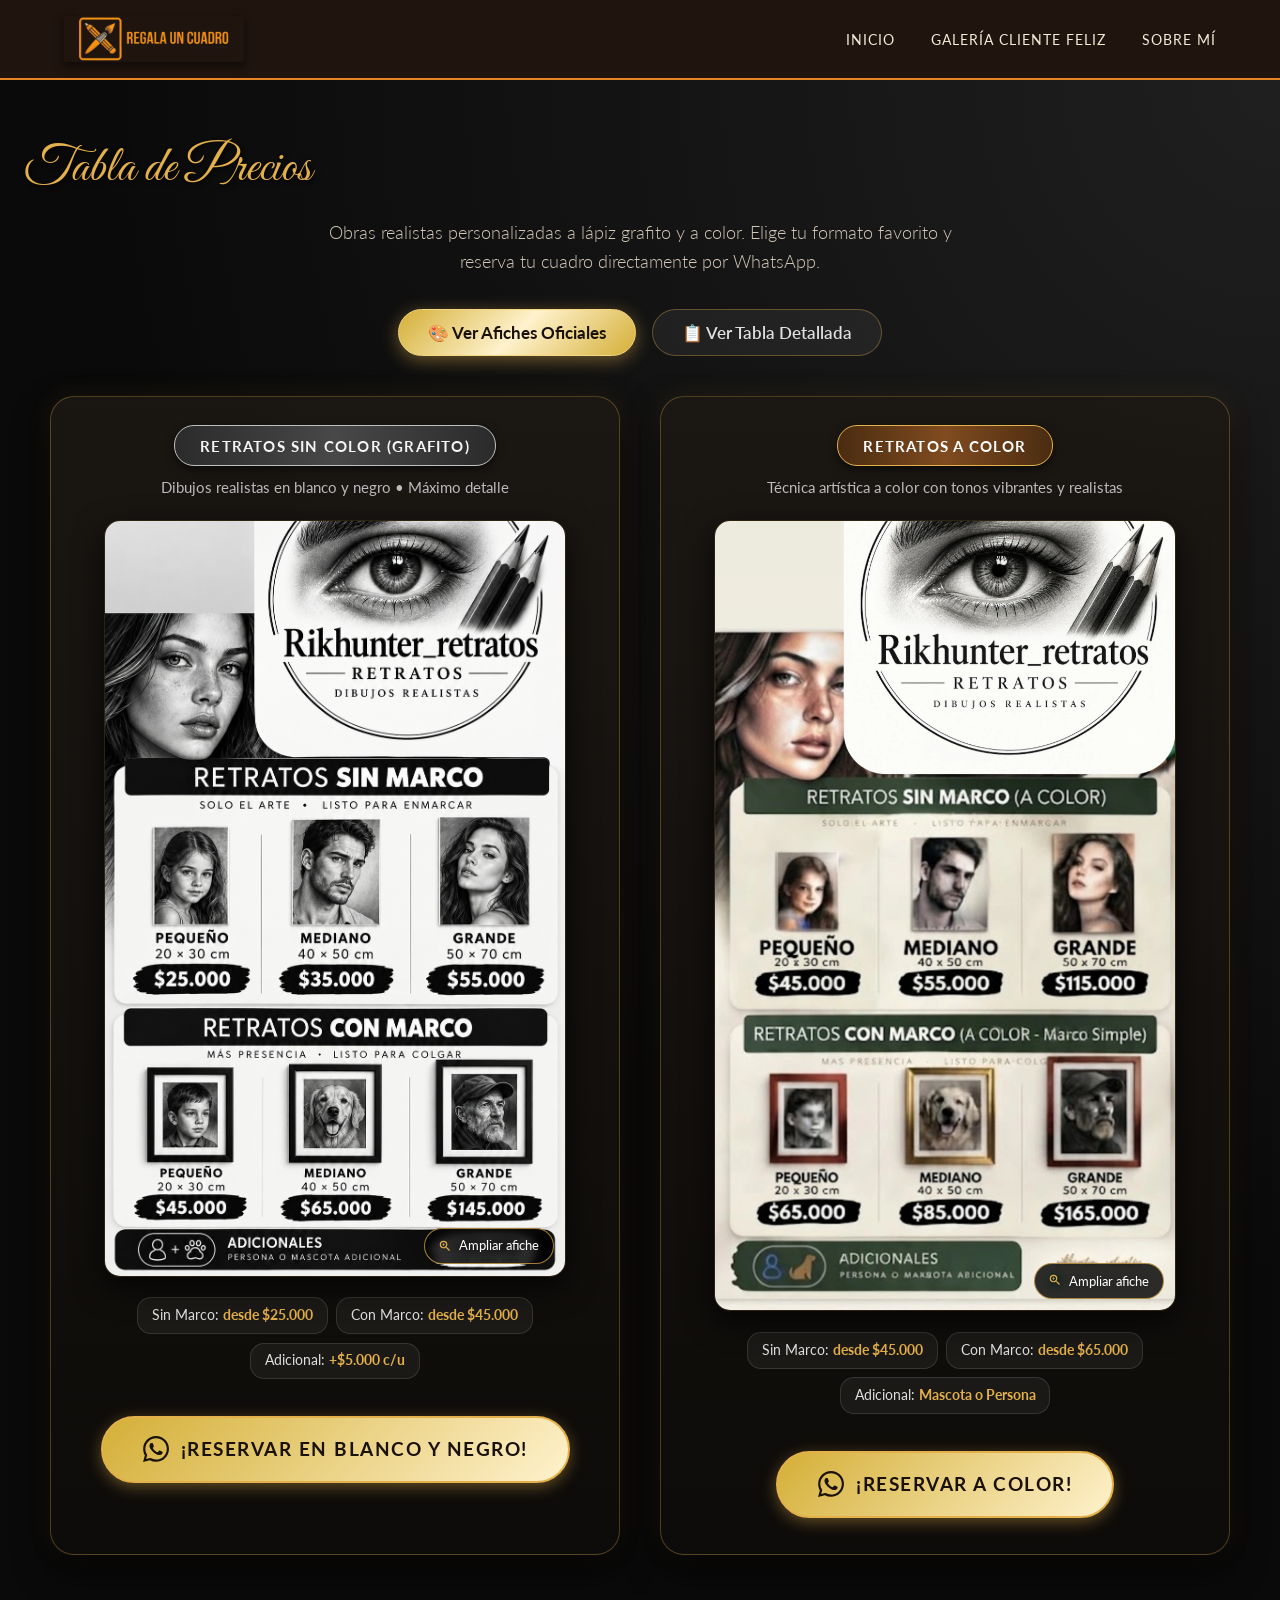
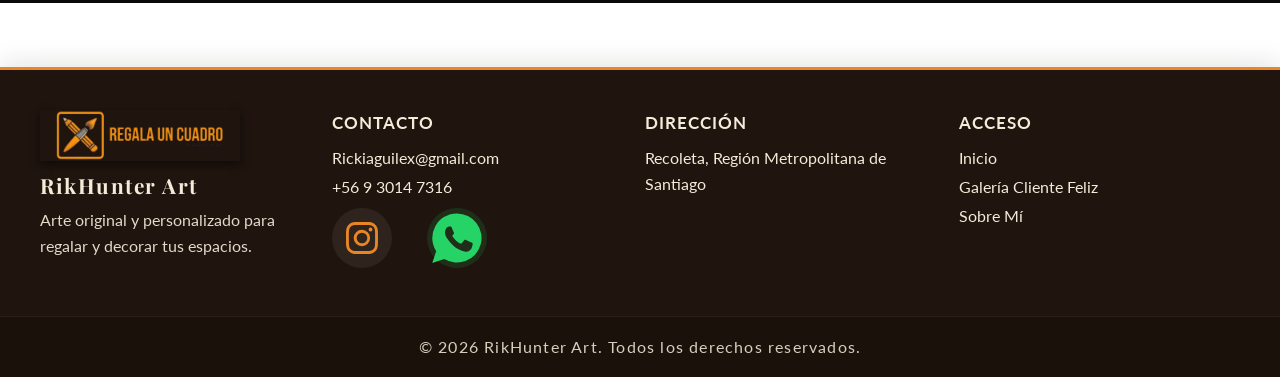
==== public/index.html @ bbf589a4 "Actualizar tabla de precios con afiches oficiales (grafito y color), lightbox modal y nuevos valores" ====
<!DOCTYPE html>
<html lang="es">
<head>
    <meta charset="UTF-8">
    <meta name="viewport" content="width=device-width, initial-scale=1.0">
    <title>RikHunter Art | Regala un Cuadro</title>
    <link href="https://fonts.googleapis.com/css2?family=Playfair+Display:ital,wght@0,400;0,700;1,400&family=Lato:wght@300;400;700&display=swap" rel="stylesheet">
    <link href="https://fonts.googleapis.com/css2?family=Great+Vibes&display=swap" rel="stylesheet">
    <link rel="stylesheet" href="styles.css">
</head>
<body>
    <header>
        <div class="logo-container">
            <img src="logo_rikhunter.png" alt="Regala un Cuadro - Logo" class="logo-img">
        </div>
        <nav>
            <a href="index.html">Inicio</a>
            <a href="cliente.html">Galería Cliente Feliz</a>
            <a href="mi.html">Sobre Mí</a>
        </nav>
    </header>

    <section class="seccion-precios-dark">
        <div class="main-precios-header">
            <h2 class="precios-cursiva">Tabla de Precios</h2>
            <p class="precios-subtitulo">Obras realistas personalizadas a lápiz grafito y a color. Elige tu formato favorito y reserva tu cuadro directamente por WhatsApp.</p>
        </div>

        <!-- Selector de visualización -->
        <div class="precios-switch-container">
            <button class="btn-switch active" id="btn-vista-afiches" type="button" onclick="cambiarVistaPrecios('afiches')">
                🎨 Ver Afiches Oficiales
            </button>
            <button class="btn-switch" id="btn-vista-tabla" type="button" onclick="cambiarVistaPrecios('tabla')">
                📋 Ver Tabla Detallada
            </button>
        </div>

        <!-- VISTA 1: AFICHES VISUALES CON LAS IMÁGENES -->
        <div id="contenedor-afiches" class="precios-posters-grid">
            <!-- AFICHE 1: BLANCO Y NEGRO -->
            <div class="precio-poster-card">
                <div class="poster-header-badge">
                    <span class="badge-tipo bn">Retratos Sin Color (Grafito)</span>
                    <p class="poster-subtitulo">Dibujos realistas en blanco y negro • Máximo detalle</p>
                </div>

                <div class="precio-poster-wrap" onclick="abrirModalPrecio('asset/Retratos realistas en blanco y negro.png', 'Retratos Realistas en Blanco y Negro - Tabla de Precios')">
                    <img src="asset/Retratos realistas en blanco y negro.png" alt="Precios de retratos realistas en blanco y negro" class="precio-poster-img" loading="lazy">
                    <div class="poster-zoom-hint">
                        <svg viewBox="0 0 24 24"><path d="M15.5 14h-.79l-.28-.27A6.471 6.471 0 0 0 16 9.5 6.5 6.5 0 1 0 9.5 16c1.61 0 3.09-.59 4.23-1.57l.27.28v.79l5 4.99L20.49 19l-4.99-5zm-6 0C7.01 14 5 11.99 5 9.5S7.01 5 9.5 5 14 7.01 14 9.5 11.99 14 9.5 14z"/><path d="M12 10h-2v2H9v-2H7V9h2V7h1v2h2v1z"/></svg>
                        Ampliar afiche
                    </div>
                </div>

                <div class="precios-resumen-pills">
                    <span class="resumen-pill">Sin Marco: <strong>desde $25.000</strong></span>
                    <span class="resumen-pill">Con Marco: <strong>desde $45.000</strong></span>
                    <span class="resumen-pill">Adicional: <strong>+$5.000 c/u</strong></span>
                </div>

                <div class="cta-precios" style="margin-top: 1.5rem; margin-bottom: 0.5rem;">
                    <a href="https://wa.me/56930147316?text=Hola%20RikHunter%20Art,%20quisiera%20reservar%20un%20cuadro%20en%20Blanco%20y%20Negro" target="_blank" rel="noopener" class="btn-oro-animado">
                        <svg xmlns="http://www.w3.org/2000/svg" viewBox="0 0 24 24" class="icono-wa-btn">
                            <path d="M17.472 14.382c-.297-.149-1.758-.867-2.03-.967-.273-.099-.471-.148-.67.15-.197.297-.767.966-.94 1.164-.173.199-.347.223-.644.075-.297-.15-1.255-.463-2.39-1.475-.883-.788-1.48-1.761-1.653-2.059-.173-.297-.018-.458.13-.606.134-.133.298-.347.446-.52.149-.174.198-.298.298-.497.099-.198.05-.371-.025-.52-.075-.149-.669-1.612-.916-2.207-.242-.579-.487-.5-.669-.51a12.8 12.8 0 0 0-.57-.01c-.198 0-.52.074-.792.372-.272.297-1.04 1.016-1.04 2.479 0 1.462 1.065 2.875 1.213 3.074.149.198 2.096 3.2 5.077 4.487.709.306 1.262.489 1.694.625.712.227 1.36.195 1.871.118.571-.085 1.758-.719 2.006-1.413.248-.694.248-1.289.173-1.413-.074-.124-.272-.198-.57-.347m-5.421 7.403h-.004a9.87 9.87 0 0 1-5.031-1.378l-.361-.214-3.741.982.998-3.648-.235-.374a9.86 9.86 0 0 1-1.51-5.26c.001-5.45 4.436-9.884 9.888-9.884 2.64 0 5.122 1.03 6.988 2.898a9.825 9.825 0 0 1 2.893 6.994c-.003 5.45-4.437 9.885-9.885 9.885m8.413-18.297A11.815 11.815 0 0 0 12.05 0C5.495 0 .16 5.335.157 11.892c0 2.096.547 4.142 1.588 5.945L.057 24l6.305-1.654a11.882 11.882 0 0 0 5.683 1.448h.005c6.554 0 11.89-5.335 11.893-11.893a11.821 11.821 0 0 0-3.48-8.413Z"/>
                        </svg>
                        ¡Reservar en Blanco y Negro!
                    </a>
                </div>
            </div>

            <!-- AFICHE 2: A COLOR -->
            <div class="precio-poster-card">
                <div class="poster-header-badge">
                    <span class="badge-tipo">Retratos a Color</span>
                    <p class="poster-subtitulo">Técnica artística a color con tonos vibrantes y realistas</p>
                </div>

                <div class="precio-poster-wrap" onclick="abrirModalPrecio('asset/riqui_color.jpeg', 'Retratos Realistas a Color - Tabla de Precios')">
                    <img src="asset/riqui_color.jpeg" alt="Precios de retratos realistas a color" class="precio-poster-img" loading="lazy">
                    <div class="poster-zoom-hint">
                        <svg viewBox="0 0 24 24"><path d="M15.5 14h-.79l-.28-.27A6.471 6.471 0 0 0 16 9.5 6.5 6.5 0 1 0 9.5 16c1.61 0 3.09-.59 4.23-1.57l.27.28v.79l5 4.99L20.49 19l-4.99-5zm-6 0C7.01 14 5 11.99 5 9.5S7.01 5 9.5 5 14 7.01 14 9.5 11.99 14 9.5 14z"/><path d="M12 10h-2v2H9v-2H7V9h2V7h1v2h2v1z"/></svg>
                        Ampliar afiche
                    </div>
                </div>

                <div class="precios-resumen-pills">
                    <span class="resumen-pill">Sin Marco: <strong>desde $45.000</strong></span>
                    <span class="resumen-pill">Con Marco: <strong>desde $65.000</strong></span>
                    <span class="resumen-pill">Adicional: <strong>Mascota o Persona</strong></span>
                </div>

                <div class="cta-precios" style="margin-top: 1.5rem; margin-bottom: 0.5rem;">
                    <a href="https://wa.me/56930147316?text=Hola%20RikHunter%20Art,%20quisiera%20reservar%20un%20cuadro%20a%20Color" target="_blank" rel="noopener" class="btn-oro-animado">
                        <svg xmlns="http://www.w3.org/2000/svg" viewBox="0 0 24 24" class="icono-wa-btn">
                            <path d="M17.472 14.382c-.297-.149-1.758-.867-2.03-.967-.273-.099-.471-.148-.67.15-.197.297-.767.966-.94 1.164-.173.199-.347.223-.644.075-.297-.15-1.255-.463-2.39-1.475-.883-.788-1.48-1.761-1.653-2.059-.173-.297-.018-.458.13-.606.134-.133.298-.347.446-.52.149-.174.198-.298.298-.497.099-.198.05-.371-.025-.52-.075-.149-.669-1.612-.916-2.207-.242-.579-.487-.5-.669-.51a12.8 12.8 0 0 0-.57-.01c-.198 0-.52.074-.792.372-.272.297-1.04 1.016-1.04 2.479 0 1.462 1.065 2.875 1.213 3.074.149.198 2.096 3.2 5.077 4.487.709.306 1.262.489 1.694.625.712.227 1.36.195 1.871.118.571-.085 1.758-.719 2.006-1.413.248-.694.248-1.289.173-1.413-.074-.124-.272-.198-.57-.347m-5.421 7.403h-.004a9.87 9.87 0 0 1-5.031-1.378l-.361-.214-3.741.982.998-3.648-.235-.374a9.86 9.86 0 0 1-1.51-5.26c.001-5.45 4.436-9.884 9.888-9.884 2.64 0 5.122 1.03 6.988 2.898a9.825 9.825 0 0 1 2.893 6.994c-.003 5.45-4.437 9.885-9.885 9.885m8.413-18.297A11.815 11.815 0 0 0 12.05 0C5.495 0 .16 5.335.157 11.892c0 2.096.547 4.142 1.588 5.945L.057 24l6.305-1.654a11.882 11.882 0 0 0 5.683 1.448h.005c6.554 0 11.89-5.335 11.893-11.893a11.821 11.821 0 0 0-3.48-8.413Z"/>
                        </svg>
                        ¡Reservar a Color!
                    </a>
                </div>
            </div>
        </div>

        <!-- VISTA 2: TABLA DE PRECIOS DETALLADA -->
        <div id="contenedor-tabla" class="pizarra-vertical-contenedor" style="display: none;">
            <div class="precios-dos-columnas" style="display: flex; flex-wrap: wrap; gap: 2.5rem; justify-content: center; align-items: flex-start; width: 100%; max-width: 1200px; margin: 0 auto;">
                
                <!-- COLUMNA BLANCO Y NEGRO -->
                <div class="precios-lista" style="flex: 1 1 340px; min-width: 300px; max-width: 440px; background: rgba(0,0,0,0.22); border: 1px solid rgba(255,255,255,0.08); border-radius: 18px; padding: 1.8rem 1.2rem; margin-bottom: 1.5rem;">
                    <h2 class="precios-titulo" style="text-align:center; color:#e0e0e0; margin-bottom:1.2rem;">RETRATOS <span style="color:#ffffff">SIN COLOR (GRAFITO)</span></h2>
                    
                    <div class="precio-grupo">
                        <div class="precio-etiqueta" style="background: linear-gradient(90deg, #2b2b2b, #484848, #2b2b2b); border-color: #bdbdbd;">RETRATOS SIN MARCO<span style="display:block; font-size:0.75rem; color:#dcdcdc; letter-spacing:0.5px; text-transform:none;">Solo el arte • Listo para enmarcar</span></div>
                        <div class="precio-caja">
                            <div class="precio-fila"><span class="medida">Pequeño (20 x 30 cm)</span><span class="puntos"></span><span class="valor">$ 25.000</span></div>
                            <div class="precio-fila"><span class="medida">Mediano (40 x 50 cm)</span><span class="puntos"></span><span class="valor">$ 35.000</span></div>
                            <div class="precio-fila"><span class="medida">Grande (50 x 70 cm)</span><span class="puntos"></span><span class="valor">$ 55.000</span></div>
                        </div>
                    </div>
                    
                    <div class="precio-grupo">
                        <div class="precio-etiqueta" style="background: linear-gradient(90deg, #2b2b2b, #484848, #2b2b2b); border-color: #bdbdbd;">RETRATOS CON MARCO<span style="display:block; font-size:0.75rem; color:#dcdcdc; letter-spacing:0.5px; text-transform:none;">Más presencia • Listo para colgar</span></div>
                        <div class="precio-caja">
                            <div class="precio-fila"><span class="medida">Pequeño (20 x 30 cm)</span><span class="puntos"></span><span class="valor">$ 45.000</span></div>
                            <div class="precio-fila"><span class="medida">Mediano (40 x 50 cm)</span><span class="puntos"></span><span class="valor">$ 65.000</span></div>
                            <div class="precio-fila"><span class="medida">Grande (50 x 70 cm)</span><span class="puntos"></span><span class="valor">$ 145.000</span></div>
                        </div>
                    </div>
                    
                    <div class="precio-grupo">
                        <div class="precio-etiqueta" style="background: linear-gradient(90deg, #1f1f1f, #333333, #1f1f1f); border-color: #e3b04b;">ADICIONALES</div>
                        <div class="precio-caja">
                            <div class="precio-fila"><span class="medida">Persona o mascota extra</span><span class="puntos"></span><span class="valor">+$ 5.000 c/u</span></div>
                        </div>
                    </div>
                    
                    <div class="cta-precios">
                        <a href="https://wa.me/56930147316?text=Hola%20RikHunter%20Art,%20quisiera%20reservar%20un%20cuadro%20en%20Blanco%20y%20Negro" target="_blank" rel="noopener" class="btn-oro-animado">
                            <svg xmlns="http://www.w3.org/2000/svg" viewBox="0 0 24 24" class="icono-wa-btn">
                                <path d="M17.472 14.382c-.297-.149-1.758-.867-2.03-.967-.273-.099-.471-.148-.67.15-.197.297-.767.966-.94 1.164-.173.199-.347.223-.644.075-.297-.15-1.255-.463-2.39-1.475-.883-.788-1.48-1.761-1.653-2.059-.173-.297-.018-.458.13-.606.134-.133.298-.347.446-.52.149-.174.198-.298.298-.497.099-.198.05-.371-.025-.52-.075-.149-.669-1.612-.916-2.207-.242-.579-.487-.5-.669-.51a12.8 12.8 0 0 0-.57-.01c-.198 0-.52.074-.792.372-.272.297-1.04 1.016-1.04 2.479 0 1.462 1.065 2.875 1.213 3.074.149.198 2.096 3.2 5.077 4.487.709.306 1.262.489 1.694.625.712.227 1.36.195 1.871.118.571-.085 1.758-.719 2.006-1.413.248-.694.248-1.289.173-1.413-.074-.124-.272-.198-.57-.347m-5.421 7.403h-.004a9.87 9.87 0 0 1-5.031-1.378l-.361-.214-3.741.982.998-3.648-.235-.374a9.86 9.86 0 0 1-1.51-5.26c.001-5.45 4.436-9.884 9.888-9.884 2.64 0 5.122 1.03 6.988 2.898a9.825 9.825 0 0 1 2.893 6.994c-.003 5.45-4.437 9.885-9.885 9.885m8.413-18.297A11.815 11.815 0 0 0 12.05 0C5.495 0 .16 5.335.157 11.892c0 2.096.547 4.142 1.588 5.945L.057 24l6.305-1.654a11.882 11.882 0 0 0 5.683 1.448h.005c6.554 0 11.89-5.335 11.893-11.893a11.821 11.821 0 0 0-3.48-8.413Z"/>
                            </svg>
                            ¡Quiero Reservar mi cuadro!
                        </a>
                    </div>
                </div>

                <!-- COLUMNA A COLOR -->
                <div class="precios-lista" style="flex: 1 1 340px; min-width: 300px; max-width: 440px; background: rgba(0,0,0,0.22); border: 1px solid rgba(227,176,75,0.15); border-radius: 18px; padding: 1.8rem 1.2rem; margin-bottom: 1.5rem;">
                    <h2 class="precios-titulo" style="text-align:center; color:#e3b04b; margin-bottom:1.2rem;">RETRATOS A <span style="color:#fcebb6">COLOR</span></h2>
                    
                    <div class="precio-grupo">
                        <div class="precio-etiqueta">RETRATOS SIN MARCO (A COLOR)<span style="display:block; font-size:0.75rem; color:#fcebb6; letter-spacing:0.5px; text-transform:none;">Solo el arte • Listo para enmarcar</span></div>
                        <div class="precio-caja">
                            <div class="precio-fila"><span class="medida">Pequeño (20 x 30 cm)</span><span class="puntos"></span><span class="valor">$ 45.000</span></div>
                            <div class="precio-fila"><span class="medida">Mediano (40 x 50 cm)</span><span class="puntos"></span><span class="valor">$ 55.000</span></div>
                            <div class="precio-fila"><span class="medida">Grande (50 x 70 cm)</span><span class="puntos"></span><span class="valor">$ 115.000</span></div>
                        </div>
                    </div>
                    
                    <div class="precio-grupo">
                        <div class="precio-etiqueta">RETRATOS CON MARCO (SIMPLE)<span style="display:block; font-size:0.75rem; color:#fcebb6; letter-spacing:0.5px; text-transform:none;">Más presencia • Listo para colgar</span></div>
                        <div class="precio-caja">
                            <div class="precio-fila"><span class="medida">Pequeño (20 x 30 cm)</span><span class="puntos"></span><span class="valor">$ 65.000</span></div>
                            <div class="precio-fila"><span class="medida">Mediano (40 x 50 cm)</span><span class="puntos"></span><span class="valor">$ 85.000</span></div>
                            <div class="precio-fila"><span class="medida">Grande (50 x 70 cm)</span><span class="puntos"></span><span class="valor">$ 165.000</span></div>
                        </div>
                    </div>
                    
                    <div class="precio-grupo">
                        <div class="precio-etiqueta">ADICIONALES</div>
                        <div class="precio-caja">
                            <div class="precio-fila"><span class="medida">Persona o mascota adicional</span><span class="puntos"></span><span class="valor">Consultar vía WhatsApp</span></div>
                        </div>
                    </div>
                    
                    <div class="cta-precios">
                        <a href="https://wa.me/56930147316?text=Hola%20RikHunter%20Art,%20quisiera%20reservar%20un%20cuadro%20a%20Color" target="_blank" rel="noopener" class="btn-oro-animado">
                            <svg xmlns="http://www.w3.org/2000/svg" viewBox="0 0 24 24" class="icono-wa-btn">
                                <path d="M17.472 14.382c-.297-.149-1.758-.867-2.03-.967-.273-.099-.471-.148-.67.15-.197.297-.767.966-.94 1.164-.173.199-.347.223-.644.075-.297-.15-1.255-.463-2.39-1.475-.883-.788-1.48-1.761-1.653-2.059-.173-.297-.018-.458.13-.606.134-.133.298-.347.446-.52.149-.174.198-.298.298-.497.099-.198.05-.371-.025-.52-.075-.149-.669-1.612-.916-2.207-.242-.579-.487-.5-.669-.51a12.8 12.8 0 0 0-.57-.01c-.198 0-.52.074-.792.372-.272.297-1.04 1.016-1.04 2.479 0 1.462 1.065 2.875 1.213 3.074.149.198 2.096 3.2 5.077 4.487.709.306 1.262.489 1.694.625.712.227 1.36.195 1.871.118.571-.085 1.758-.719 2.006-1.413.248-.694.248-1.289.173-1.413-.074-.124-.272-.198-.57-.347m-5.421 7.403h-.004a9.87 9.87 0 0 1-5.031-1.378l-.361-.214-3.741.982.998-3.648-.235-.374a9.86 9.86 0 0 1-1.51-5.26c.001-5.45 4.436-9.884 9.888-9.884 2.64 0 5.122 1.03 6.988 2.898a9.825 9.825 0 0 1 2.893 6.994c-.003 5.45-4.437 9.885-9.885 9.885m8.413-18.297A11.815 11.815 0 0 0 12.05 0C5.495 0 .16 5.335.157 11.892c0 2.096.547 4.142 1.588 5.945L.057 24l6.305-1.654a11.882 11.882 0 0 0 5.683 1.448h.005c6.554 0 11.89-5.335 11.893-11.893a11.821 11.821 0 0 0-3.48-8.413Z"/>
                            </svg>
                            ¡Quiero Reservar mi cuadro!
                        </a>
                    </div>
                </div>

            </div>
        </div>
    </section>

    <!-- Modal Lightbox para Ampliar Afiches de Precios -->
    <div id="precio-lightbox" class="precio-lightbox" role="dialog" aria-modal="true" aria-label="Vista previa ampliada de precios">
        <div class="precio-lightbox-content">
            <button class="precio-lightbox-cerrar" type="button" aria-label="Cerrar vista previa" onclick="cerrarModalPrecio()">&times;</button>
            <img id="precio-lightbox-img" class="precio-lightbox-img" src="" alt="Afiche ampliado de precios">
            <div id="precio-lightbox-caption" class="precio-lightbox-caption"></div>
        </div>
    </div>

    <footer class="footer footer--pro">
        <div class="container footer__grid">
            <div class="footer__brand">
                <div class="footer-main">
                    <div class="footer-col brand">
                        <img src="logo_rikhunter.png" alt="RikHunter Art Logo" class="footer-logo">
                        <span class="footer-title">RikHunter Art</span>
                        <p class="footer-desc">Arte original y personalizado para regalar y decorar tus espacios.</p>
                    </div>
                    <div class="footer-col contact">
                        <span class="footer-col-title">CONTACTO</span>
                        <p><a href="mailto:contacto@rikhunterart.cl">Rickiaguilex@gmail.com</a></p>
                        <p><a href="https://wa.me/56930147316" target="_blank" rel="noopener">+56 9 3014 7316</a></p>
                        <div class="footer-social-inline">
                            <a href="https://www.instagram.com/retratos_rick?igsh=c3h5ajJyMnZhdmcx" target="_blank" aria-label="Instagram" class="footer-icon ig">
                                <svg xmlns="http://www.w3.org/2000/svg" width="32" height="32" fill="currentColor" viewBox="0 0 16 16">
                                    <path d="M8 0C5.829 0 5.556.01 4.703.048 3.85.088 3.269.222 2.76.42a3.9 3.9 0 0 0-1.417.923A3.9 3.9 0 0 0 .42 2.76C.222 3.268.087 3.85.048 4.7.01 5.555 0 5.827 0 8.001c0 2.172.01 2.444.048 3.297.04.852.174 1.433.372 1.942.205.526.478.972.923 1.417.444.445.89.719 1.416.923.51.198 1.09.333 1.942.372C5.555 15.99 5.827 16 8 16s2.444-.01 3.298-.048c.851-.04 1.434-.174 1.943-.372a3.9 3.9 0 0 0 1.416-.923c.445-.445.718-.891.923-1.417.197-.509.332-1.09.372-1.942C15.99 10.445 16 10.173 16 8s-.01-2.445-.048-3.299c-.04-.851-.175-1.433-.372-1.941a3.9 3.9 0 0 0-.923-1.417A3.9 3.9 0 0 0 13.24.42c-.51-.198-1.092-.333-1.943-.372C10.443.01 10.172 0 7.998 0zm-.717 1.442h.718c2.136 0 2.389.007 3.232.046.78.036 1.204.166 1.486.275.373.145.64.319.92.599s.453.546.598.92c.11.281.24.705.275 1.485.039.843.047 1.096.047 3.231s-.008 2.389-.047 3.232c-.035.78-.166 1.203-.275 1.485a2.5 2.5 0 0 1-.599.919c-.28.28-.546.453-.92.598-.28.11-.704.24-1.485.276-.843.038-1.096.047-3.232.047s-2.39-.009-3.233-.047c-.78-.036-1.203-.166-1.485-.276a2.5 2.5 0 0 1-.92-.598 2.5 2.5 0 0 1-.6-.92c-.109-.281-.24-.705-.275-1.485-.038-.843-.046-1.096-.046-3.233s.008-2.388.046-3.231c.036-.78.166-1.204.276-1.486.145-.373.319-.64.599-.92s.546-.453.92-.598c.282-.11.705-.24 1.485-.276.738-.034 1.024-.044 2.515-.045zm4.988 1.328a.96.96 0 1 0 0 1.92.96.96 0 0 0 0-1.92m-4.27 1.122a4.109 4.109 0 1 0 0 8.217 4.109 4.109 0 0 0 0-8.217m0 1.441a2.667 2.667 0 1 1 0 5.334 2.667 2.667 0 0 1 0-5.334"/>
                                </svg>
                            </a>
                            <a href="https://wa.me/56930147316" target="_blank" aria-label="WhatsApp" class="footer-icon wa">
                                <svg width="100" height="100" viewBox="0 0 32 32" fill="currentColor"><path d="M16 2.9a13.1 13.1 0 0 0-11.1 20.2l-2.1 6.2 6.4-2.1a13.1 13.1 0 1 0 6.8-24.3zm7.7 18.7c-.3.8-1.5 1.5-2.1 1.6-.6.1-1.3.2-2.1-.1-.5-.2-1.2-.4-2.1-.8-3.7-1.6-6.1-5.3-6.3-5.6-.2-.3-1.5-2-1.5-3.7 0-1.7.9-2.5 1.2-2.8.3-.3.7-.4 1-.4.2 0 .5 0 .7.1.2.1.5 0 .7.6.3.7 1 2.3 1.1 2.5.1.2.2.4 0 .7-.2.3-.3.5-.5.7-.2.2-.4.4-.2.7.2.3 1 1.7 2.4 2.7 1.4 1 2.1 1.3 2.4 1.1.3-.2 1.1-1.3 1.4-1.7.3-.4.6-.3 1-.2.4.1 2.3 1.1 2.7 1.3.4.2.7.3.8.5.1.2.1.8-.2 1.6z"/></svg>
                            </a>
                        </div>
                    </div>
                    <div class="footer-col address">
                        <span class="footer-col-title">DIRECCIÓN</span>
                        <p>Recoleta, Región Metropolitana de Santiago</p>
                    </div>
                    <div class="footer-col access">
                        <span class="footer-col-title">ACCESO</span>
                        <p><a href="index.html">Inicio</a></p>
                        <p><a href="cliente.html">Galería Cliente Feliz</a></p>
                        <p><a href="mi.html">Sobre Mí</a></p>
                    </div>
                </div>
                <div class="footer-bottom">
                    <p>&copy; 2026 RikHunter Art. Todos los derechos reservados.</p>
                </div>
            </div>
        </div>
    </footer>
    <script>
        function cambiarVistaPrecios(vista) {
            const btnAfiches = document.getElementById('btn-vista-afiches');
            const btnTabla = document.getElementById('btn-vista-tabla');
            const contAfiches = document.getElementById('contenedor-afiches');
            const contTabla = document.getElementById('contenedor-tabla');

            if (vista === 'afiches') {
                btnAfiches.classList.add('active');
                btnTabla.classList.remove('active');
                contAfiches.style.display = 'flex';
                contTabla.style.display = 'none';
            } else {
                btnTabla.classList.add('active');
                btnAfiches.classList.remove('active');
                contAfiches.style.display = 'none';
                contTabla.style.display = 'flex';
            }
        }

        function abrirModalPrecio(src, caption) {
            const modal = document.getElementById('precio-lightbox');
            const img = document.getElementById('precio-lightbox-img');
            const cap = document.getElementById('precio-lightbox-caption');
            if (!modal || !img) return;
            img.src = src;
            img.alt = caption;
            if (cap) cap.textContent = caption;
            modal.classList.add('active');
            document.body.style.overflow = 'hidden';
        }

        function cerrarModalPrecio() {
            const modal = document.getElementById('precio-lightbox');
            const img = document.getElementById('precio-lightbox-img');
            if (!modal) return;
            modal.classList.remove('active');
            if (img) img.src = '';
            document.body.style.overflow = '';
        }

        document.addEventListener('keydown', function(e) {
            if (e.key === 'Escape') {
                cerrarModalPrecio();
            }
        });

        const lightboxModal = document.getElementById('precio-lightbox');
        if (lightboxModal) {
            lightboxModal.addEventListener('click', function(e) {
                if (e.target === lightboxModal) {
                    cerrarModalPrecio();
                }
            });
        }
    </script>
</body>
</html>
---- public/styles.css ----
/* Iconos sociales grandes y separados como en cliente.css */
.footer-social-inline {
    display: flex;
    gap: 2.2rem;
    margin-top: 0.5rem;
}
.footer-social-inline .footer-icon {
    width: 60px;
    height: 60px;
    font-size: 2.2rem;
    margin: 0;
    box-shadow: none;
    background: rgba(244,235,216,0.07);
    color: var(--naranja-logo);
    border-radius: 50%;
    align-items: center;
    justify-content: center;
    display: flex;
    transition: background 0.3s, color 0.3s, transform 0.2s;
    text-decoration: none;
}
.footer-social-inline .footer-icon.ig,
.footer-social-inline .footer-icon.wa {
    width: 60px !important;
    height: 60px !important;
    font-size: 2.2rem !important;
}
.footer-social-inline .footer-icon.ig:hover {
    background: radial-gradient(circle at 30% 110%, #fdf497 0%, #fdf497 5%, #fd5949 45%, #d6249f 60%, #285AEB 90%);
    color: #fff;
    transform: scale(1.08);
}
.footer-social-inline .footer-icon.wa:hover {
    background: #25d366;
    color: #fff;
    transform: scale(1.08);
}
.footer-social-inline {
    display: flex;
    gap: 2.2rem;
    margin-top: 0.5rem;
}
.footer-social-inline .footer-icon {
    width: 32px;
    height: 32px;
    font-size: 1.2rem;
    margin: 0;
    box-shadow: none;
    background: rgba(244,235,216,0.07);
    color: var(--naranja-logo);
    border-radius: 50%;
    align-items: center;
    justify-content: center;
    display: flex;
    transition: background 0.3s, color 0.3s, transform 0.2s;
    text-decoration: none;
}
.footer-social-inline .footer-icon.fb:hover {
    background: #1877f2;
    color: #fff;
    transform: scale(1.08);
}
.footer-social-inline .footer-icon.ig:hover {
    background: radial-gradient(circle at 30% 110%, #fdf497 0%, #fdf497 5%, #fd5949 45%, #d6249f 60%, #285AEB 90%);
    color: #fff;
    transform: scale(1.08);
}
.footer-social-inline .footer-icon.wa:hover {
    background: #25d366;
    color: #fff;
    transform: scale(1.08);
}
/* styles.css - Estilos principales para RikHunter Art */
:root {
    --cafe-fondo: #2c1e16;
    --cafe-header: #1f140e;
    --crema: #f4ebd8;
    --naranja-logo: #e88624;
    --texto-claro: #f4ebd8;
    --texto-oscuro: #2c1e16;
}

body {
    font-family: 'Lato', sans-serif;
    background: url('fondo_azul.png') center center/cover no-repeat fixed;
    color: var(--texto-oscuro);
    margin: 0;
    padding: 0;
    line-height: 1.6;
}

h1, h2, h3, .serif-font {
    font-family: 'Playfair Display', serif;
    font-weight: normal;
}

header {
    background-color: var(--cafe-header);
    padding: 1rem 5%;
    display: flex;
    justify-content: space-between;
    align-items: center;
    border-bottom: 2px solid var(--naranja-logo);
}

.logo-container {
    display: flex;
    align-items: center;
}

.logo-img {
    width: 180px;
    height: auto;
    box-shadow: 0 4px 8px rgba(0,0,0,0.5);
}

nav a {
    color: var(--texto-claro);
    text-decoration: none;
    margin-left: 2rem;
    font-size: 0.9rem;
    text-transform: uppercase;
    letter-spacing: 1px;
    transition: color 0.3s;
}

nav a:hover {
    color: var(--naranja-logo);
}

.hero {
    background-color: var(--cafe-fondo);
    background-image: linear-gradient(to bottom, rgba(44, 30, 22, 0.8), rgba(44, 30, 22, 1));
    color: var(--texto-claro);
    text-align: center;
    padding: 6rem 2rem;
}

.hero h1 {
    font-size: 3.5rem;
    margin: 0 0 1rem 0;
    letter-spacing: 2px;
    color: var(--texto-claro);
}

.hero p {
    font-size: 1.2rem;
    max-width: 600px;
    margin: 0 auto 3rem auto;
    color: #d8cdb8;
}

.btn-principal {
    background-color: transparent;
    color: var(--naranja-logo);
    border: 2px solid var(--naranja-logo);
    padding: 1rem 2.5rem;
    font-size: 1rem;
    text-transform: uppercase;
    text-decoration: none;
    letter-spacing: 1px;
    transition: all 0.3s;
    cursor: pointer;
}

.btn-principal:hover {
    background-color: var(--naranja-logo);
    color: var(--cafe-header);
}

.galeria-contenedor {
    padding: 5rem 5%;
    max-width: 1200px;
    margin: 0 auto;
}

.grid-obras {
    display: grid;
    grid-template-columns: repeat(auto-fit, minmax(260px, 1fr));
    gap: 3rem;
}

.obra-card {
    background-color: #fff;
    padding: 1.5rem;
    box-shadow: 0 10px 20px rgba(0,0,0,0.05);
    text-align: center;
    transition: transform 0.3s;
}

.obra-card:hover {
    transform: translateY(-10px);
}

.obra-img-placeholder {
    width: 100%;
    height: 280px;
    background-color: #e2d9c8;
    border: 8px solid #2c1e16;
    margin-bottom: 1.5rem;
    display: flex;
    align-items: center;
    justify-content: center;
    color: #8b7d6b;
}

.obra-titulo {
    font-size: 1.4rem;
    color: var(--texto-oscuro);
    margin-bottom: 0.5rem;
}

.obra-precio {
    font-size: 1.1rem;
    color: #666;
    margin-bottom: 1.5rem;
}

.btn-comprar {
    background-color: var(--naranja-logo);
    color: #fff;
    border: none;
    padding: 0.8rem 1.5rem;
    width: 100%;
    font-weight: bold;
    text-transform: uppercase;
    cursor: pointer;
    transition: background-color 0.3s;
}

.btn-comprar:hover {
    background-color: #c76f1a;
}

footer {
    background-color: var(--cafe-header);
    color: var(--texto-claro);
    margin-top: 4rem;
    border-top: 3px solid var(--naranja-logo);
    box-shadow: 0 -4px 24px 0 rgba(44,30,22,0.12);
    font-size: 1.1rem;
    padding: 0;
}

.footer-main {
    display: flex;
    flex-wrap: wrap;
    justify-content: space-between;
    max-width: 1200px;
    margin: 0 auto;
    padding: 2.5rem 2rem 1.5rem 2rem;
    gap: 2rem;
}

.footer-col {
    flex: 1 1 200px;
    min-width: 180px;
    margin-bottom: 1.5rem;
}
.footer-col.brand {
    max-width: 260px;
}
.footer-logo {
    width: 200px;
    height: auto;
    box-shadow: 0 4px 8px rgba(0,0,0,0.5);
}
.footer-title {
    font-family: 'Playfair Display', serif;
    font-size: 1.3rem;
    font-weight: bold;
    letter-spacing: 1.5px;
    display: block;
    margin-bottom: 0.3rem;
}
.footer-desc {
    font-size: 1rem;
    color: #e2d9c8;
    margin-bottom: 0.5rem;
}
.footer-col-title {
    font-weight: bold;
    font-size: 1.05rem;
    letter-spacing: 1px;
    margin-bottom: 0.5rem;
    display: block;
    color: var(--texto-claro);
}
.footer-col a {
    color: var(--texto-claro);
    text-decoration: none;
    transition: color 0.2s;
}
.footer-col a:hover {
    color: var(--naranja-logo);
}
.footer-col p {
    margin: 0.2rem 0 0.2rem 0;
    font-size: 1rem;
}
.footer-icon.wa {
    display: inline-flex;
    align-items: center;
    justify-content: center;
    width: 28px;
    height: 28px;
    border-radius: 50%;
    background: #25d36622;
    color: #25d366;
    font-size: 1.1rem;
    margin-right: 0.3rem;
    transition: background 0.3s, color 0.3s, transform 0.2s;
    text-decoration: none;
}
.footer-icon.wa:hover {
    background: #25d366;
    color: #fff;
    transform: scale(1.08);
}
.footer-bottom {
    background: #1a120a;
    text-align: center;
    padding: 1.1rem 1rem 1.1rem 1rem;
    border-top: 1px solid #2c1e16;
}
.footer-bottom p {
    margin: 0;
    font-family: 'Lato', sans-serif;
    font-size: 1rem;
    color: #e2d9c8;
    letter-spacing: 1.2px;
    opacity: 0.95;
}
footer .footer-social {
    display: flex;
    justify-content: center;
    gap: 2.5rem;
    margin-bottom: 0.5rem;
    margin-top: 0.5rem;
}

footer .footer-icon {
    display: flex;
    align-items: center;
    justify-content: center;
    width: 48px;
    height: 48px;
    border-radius: 50%;
    background: rgba(244,235,216,0.07);
    color: var(--naranja-logo);
    font-size: 2rem;
    transition: background 0.3s, color 0.3s, transform 0.2s;
    box-shadow: 0 2px 8px 0 rgba(44,30,22,0.10);
    text-decoration: none;
}

footer .footer-icon.fb:hover {
    background: #1877f2;
    color: #fff;
    transform: scale(1.08);
}
footer .footer-icon.ig:hover {
    background: radial-gradient(circle at 30% 110%, #fdf497 0%, #fdf497 5%, #fd5949 45%, #d6249f 60%, #285AEB 90%);
    color: #fff;
    transform: scale(1.08);
}
footer .footer-icon.wa:hover {
    background: #25d366;
    color: #fff;
    transform: scale(1.08);
}
/* --- ESTILOS TABLA DE PRECIOS DARK (VERSIÓN COMPACTA) --- */
.seccion-precios-dark {
    background-color: #0a0a0a;
    background-image: radial-gradient(circle at top right, #1f1f1f 0%, #0a0a0a 60%);
    color: #ffffff;
    padding: 3rem 1.5rem; /* Reducido el espacio superior e inferior */
    font-family: 'Lato', sans-serif;
    overflow: hidden;
}

.precios-header {
    text-align: center;
    margin-bottom: 2rem; /* Reducido */
}

.precios-cursiva {
    font-family: 'Great Vibes', cursive;
    color: #e3b04b;
    font-size: 3.2rem; /* Antes 4.5rem */
    margin: 0;
    font-weight: normal;
    text-shadow: 2px 2px 4px rgba(0,0,0,0.8);
}

.precios-titulo {
    font-size: 2.2rem; /* Antes 3rem */
    margin: -8px 0 0 0;
    letter-spacing: 2px;
    font-family: 'Lato', sans-serif;
}

.resalte-oro {
    color: #e3b04b;
}

.precios-contenedor {
    display: flex;
    flex-wrap: wrap;
    max-width: 900px; /* Reducido para que las cajas no se estiren tanto */
    margin: 0 auto;
    gap: 2rem; /* Antes 3rem */
}

.precios-lista {
    flex: 1;
    min-width: 300px;
}

.precios-imagenes {
    flex: 1;
    min-width: 300px;
    position: relative;
    display: flex;
    flex-direction: column;
    align-items: center;
    padding-top: 1rem;
}

/* Cajas de precios */
.precio-grupo {
    margin-bottom: 1.8rem; /* Reducido */
    display: flex;
    flex-direction: column;
    align-items: center;
}

.precio-etiqueta {
    background: linear-gradient(to right, #4a2c11, #804b20, #4a2c11);
    color: #fff;
    padding: 0.4rem 1.8rem; /* Reducido */
    border-radius: 20px;
    font-size: 0.95rem; /* Antes 1.1rem */
    letter-spacing: 1.2px;
    margin-bottom: -15px; 
    z-index: 2;
    border: 1px solid #e3b04b;
    box-shadow: 0 4px 8px rgba(0,0,0,0.5);
    text-align: center;
}

.etiqueta-cursiva {
    display: block;
    font-family: 'Great Vibes', cursive;
    color: #fcebb6;
    font-size: 1.4rem; /* Antes 1.8rem */
    text-transform: none;
    margin-top: -3px;
}

.precio-caja {
    background: #141414;
    border: 1px solid #333;
    border-radius: 12px;
    padding: 2.2rem 1.5rem 1.2rem 1.5rem; /* Reducido el relleno interno */
    width: 100%;
    box-shadow: inset 0 0 15px rgba(255, 255, 255, 0.03), 0 10px 20px rgba(0,0,0,0.6);
}

.precio-fila {
    display: flex;
    align-items: center;
    margin-bottom: 0.8rem; /* Reducido */
    font-size: 1.1rem; /* Antes 1.4rem */
}

.medida {
    font-weight: bold;
    display: flex;
    align-items: center;
    color: #ffffff;
}

.medida::before {
    content: '◉';
    color: #777;
    margin-right: 8px;
    font-size: 0.7rem; /* Reducido */
}

.puntos {
    flex-grow: 1;
    border-bottom: 2px dotted #555;
    margin: 0 12px;
    position: relative;
    top: -4px;
}

.valor {
    color: #e3b04b;
    font-weight: bold;
    font-size: 1.25rem; /* Antes 1.6rem */
}

/* Estilos de las imágenes apiladas */
.img-marco {
    max-width: 200px; /* Antes 280px */
    box-shadow: 10px 10px 20px rgba(0,0,0,0.7);
    transition: transform 0.4s;
    position: relative;
}

.img-marco:hover {
    transform: scale(1.05) !important;
    z-index: 10 !important;
}

.marco-1 {
    transform: rotate(4deg);
    z-index: 1;
}

.marco-2 {
    transform: rotate(-3deg);
    margin-top: -45px; /* Ajustado al nuevo tamaño de imagen */
    z-index: 2;
}

.marco-3 {
    transform: rotate(2deg);
    margin-top: -45px; /* Ajustado al nuevo tamaño de imagen */
    z-index: 3;
}

/* Responsividad para móviles */
@media (max-width: 768px) {
    .precios-contenedor {
        flex-direction: column;
    }
    .precio-fila {
        font-size: 1rem;
    }
    .valor {
        font-size: 1.1rem;
    }
    .precios-cursiva {
        font-size: 2.5rem;
    }
    .precios-titulo {
        font-size: 1.8rem;
    }
    .img-marco {
        max-width: 170px; /* Más pequeño aún en celulares */
    }
    .marco-2, .marco-3 {
        margin-top: -35px;
    }
}
/* --- BOTÓN LLAMATIVO TABLA DE PRECIOS CON ÍCONO --- */
.cta-precios {
    text-align: center;
    margin-top: 3.5rem;
    margin-bottom: 1rem;
    width: 100%;
}

.btn-oro-animado {
    display: inline-flex; /* Cambiado para alinear ícono y texto */
    align-items: center;
    justify-content: center;
    gap: 12px; /* Separación entre el ícono y las letras */
    background: linear-gradient(135deg, #d4af37 0%, #fff2cd 50%, #d4af37 100%); 
    background-size: 200% 200%;
    color: #1a120a; 
    font-family: 'Lato', sans-serif;
    font-size: 1.2rem;
    font-weight: bold;
    text-transform: uppercase;
    letter-spacing: 1.5px;
    padding: 1rem 2.5rem;
    border-radius: 50px; 
    text-decoration: none;
    box-shadow: 0 4px 15px rgba(227, 176, 75, 0.4);
    border: 2px solid #e3b04b;
    transition: all 0.4s ease;
}

.btn-oro-animado:hover {
    transform: translateY(-5px) scale(1.05); 
    box-shadow: 0 10px 25px rgba(227, 176, 75, 0.7); 
    background-position: 100% 100%; 
    color: #000;
}

/* Estilos para el ícono SVG de WhatsApp */
.icono-wa-btn {
    width: 26px;
    height: 26px;
    fill: currentColor; /* Esto hace que el ícono tome automáticamente el color oscuro del texto */
}

/* Ajuste para celulares */
@media (max-width: 768px) {
    .btn-oro-animado {
        font-size: 1.05rem;
        padding: 0.9rem 1.8rem;
        gap: 10px;
    }
    .icono-wa-btn {
        width: 22px;
        height: 22px;
    }
}
/* Contenedor principal para centrar la pizarra */
.pizarra-vertical-contenedor {
    display: flex;
    justify-content: center;
    padding: 3rem 1rem;
    background-color: transparent;
}

/* El fondo negro/pizarra */
.pizarra-vertical {
    background-color: #1a1a1a;
    background-image: radial-gradient(circle, #2c2c2c 0%, #111 100%);
    color: #fdfdfd;
    max-width: 500px;
    width: 100%;
    padding: 3rem 2rem;
    border: 3px solid #ccc;
    border-radius: 4px;
    text-align: center;
    box-shadow: 0 10px 30px rgba(0,0,0,0.6);
    /* Borde decorativo exterior */
    outline: 1px solid #ccc;
    outline-offset: -8px;
}

/* Estilo de los textos de medidas y precios */
.pizarra-bloque-precios {
    font-family: 'Lato', sans-serif;
    font-size: 1.6rem;
    font-weight: bold;
    line-height: 1.4;
    margin-bottom: 1.5rem;
    letter-spacing: 1px;
}

.fila-precio {
    display: flex;
    justify-content: center;
    gap: 1.5rem;
}

/* Etiqueta redondeada (Básico y Especial) */
.pizarra-etiqueta-redonda {
    display: inline-block;
    font-family: 'Playfair Display', serif;
    font-size: 1.4rem;
    font-weight: bold;
    padding: 0.4rem 1.5rem;
    margin-bottom: 1.5rem;
    border: 2px solid #ddd;
    border-radius: 25px;
    /* Truco para crear una línea doble simulada */
    box-shadow: 0 0 0 3px #1a1a1a, 0 0 0 5px #ddd; 
}

/* Etiqueta cuadrada elegante (Greca Española) */
.pizarra-etiqueta-cuadrada {
    margin: 2rem auto;
    padding: 1.5rem 1rem;
    border: 2px solid #ddd;
    position: relative;
    /* Truco para el borde doble */
    box-shadow: 0 0 0 4px #1a1a1a, 0 0 0 6px #ddd;
}

.texto-greca {
    font-family: 'Playfair Display', serif;
    font-size: 1.5rem;
    font-weight: bold;
    letter-spacing: 1px;
}

/* Líneas separadoras sutiles */
.pizarra-divisor {
    border: none;
    border-top: 1px solid rgba(255,255,255,0.3);
    border-bottom: 1px solid rgba(255,255,255,0.1);
    width: 70%;
    margin: 2rem auto;
}
/* --- NUEVOS ESTILOS PARA EL DISEÑO SIDE-BY-SIDE --- */

/* Contenedor Flex Principal */
.precios-flex-container {
    display: flex;
    justify-content: space-between;
    align-items: flex-start;
    gap: 3rem;
    max-width: 1400px;
    margin: 0 auto;
    padding: 2rem;
}

/* Estilos de cada columna */
.precios-columna {
    flex: 1;
    min-width: 320px;
}

/* --- ESTILOS DE AFICHES Y TABLA DE PRECIOS RENOVADA --- */
.precios-subtitulo {
    text-align: center;
    color: #d1c7b7;
    font-size: 1.15rem;
    margin: 0.5rem auto 2rem auto;
    max-width: 680px;
    font-weight: 300;
}

/* Selector de vista (Afiches vs Tabla) */
.precios-switch-container {
    display: flex;
    justify-content: center;
    gap: 1rem;
    margin-bottom: 2.5rem;
    flex-wrap: wrap;
}

.btn-switch {
    background: rgba(255, 255, 255, 0.06);
    color: #e0e0e0;
    border: 1px solid rgba(227, 176, 75, 0.35);
    padding: 0.75rem 1.8rem;
    border-radius: 30px;
    font-family: 'Lato', sans-serif;
    font-size: 1.05rem;
    font-weight: 600;
    cursor: pointer;
    transition: all 0.3s ease;
    display: inline-flex;
    align-items: center;
    gap: 8px;
}

.btn-switch:hover {
    background: rgba(227, 176, 75, 0.18);
    border-color: #e3b04b;
    color: #ffffff;
    transform: translateY(-2px);
}

.btn-switch.active {
    background: linear-gradient(135deg, #d4af37 0%, #fff2cd 50%, #d4af37 100%);
    color: #1a120a;
    border-color: #f5d77f;
    box-shadow: 0 4px 18px rgba(227, 176, 75, 0.45);
    font-weight: 700;
}

/* Grid de Afiches de Precios */
.precios-posters-grid {
    display: flex;
    flex-wrap: wrap;
    justify-content: center;
    gap: 2.5rem;
    max-width: 1200px;
    margin: 0 auto;
    width: 100%;
}

.precio-poster-card {
    flex: 1 1 420px;
    max-width: 520px;
    background: linear-gradient(180deg, rgba(28, 24, 20, 0.92) 0%, rgba(14, 12, 10, 0.96) 100%);
    border: 1px solid rgba(227, 176, 75, 0.3);
    border-radius: 24px;
    padding: 1.8rem 1.5rem;
    display: flex;
    flex-direction: column;
    align-items: center;
    box-shadow: 0 15px 35px rgba(0, 0, 0, 0.75), 0 0 25px rgba(227, 176, 75, 0.1);
    transition: transform 0.35s ease, border-color 0.35s ease, box-shadow 0.35s ease;
}

.precio-poster-card:hover {
    transform: translateY(-6px);
    border-color: rgba(227, 176, 75, 0.7);
    box-shadow: 0 22px 48px rgba(0, 0, 0, 0.85), 0 0 32px rgba(227, 176, 75, 0.22);
}

.poster-header-badge {
    text-align: center;
    margin-bottom: 1.3rem;
    width: 100%;
}

.badge-tipo {
    display: inline-block;
    background: linear-gradient(90deg, #4a2c11, #804b20, #4a2c11);
    border: 1px solid #e3b04b;
    color: #fff;
    padding: 0.45rem 1.6rem;
    border-radius: 20px;
    font-size: 0.95rem;
    font-weight: 700;
    letter-spacing: 1.2px;
    text-transform: uppercase;
    box-shadow: 0 4px 10px rgba(0, 0, 0, 0.5);
}

.badge-tipo.bn {
    background: linear-gradient(90deg, #2b2b2b, #484848, #2b2b2b);
    border-color: #c0c0c0;
    color: #f5f5f5;
}

.poster-subtitulo {
    color: #bbb;
    font-size: 0.92rem;
    margin-top: 0.6rem;
    margin-bottom: 0;
}

.precio-poster-wrap {
    position: relative;
    width: 100%;
    max-width: 460px;
    border-radius: 16px;
    overflow: hidden;
    cursor: pointer;
    box-shadow: 0 10px 30px rgba(0, 0, 0, 0.7);
    border: 1px solid rgba(227, 176, 75, 0.2);
    background: #000;
}

.precio-poster-img {
    width: 100%;
    height: auto;
    display: block;
    transition: transform 0.4s ease, filter 0.4s ease;
}

.precio-poster-wrap:hover .precio-poster-img {
    transform: scale(1.025);
    filter: brightness(1.04);
}

.poster-zoom-hint {
    position: absolute;
    bottom: 12px;
    right: 12px;
    background: rgba(0, 0, 0, 0.82);
    color: #fff;
    border: 1px solid rgba(227, 176, 75, 0.7);
    padding: 0.4rem 0.85rem;
    border-radius: 20px;
    font-size: 0.82rem;
    display: flex;
    align-items: center;
    gap: 6px;
    backdrop-filter: blur(4px);
    pointer-events: none;
    transition: background 0.3s;
}

.poster-zoom-hint svg {
    width: 14px;
    height: 14px;
    fill: #e3b04b;
}

.precios-resumen-pills {
    display: flex;
    flex-wrap: wrap;
    justify-content: center;
    gap: 0.55rem;
    margin-top: 1.3rem;
    margin-bottom: 0.8rem;
    width: 100%;
}

.resumen-pill {
    background: rgba(255, 255, 255, 0.05);
    border: 1px solid rgba(255, 255, 255, 0.12);
    color: #e0e0e0;
    padding: 0.4rem 0.85rem;
    border-radius: 14px;
    font-size: 0.85rem;
}

.resumen-pill strong {
    color: #e3b04b;
}

/* Lightbox Modal */
.precio-lightbox {
    position: fixed;
    top: 0;
    left: 0;
    width: 100vw;
    height: 100vh;
    background: rgba(0, 0, 0, 0.94);
    backdrop-filter: blur(10px);
    z-index: 99999;
    display: none;
    justify-content: center;
    align-items: center;
    padding: 1.5rem;
    opacity: 0;
    transition: opacity 0.3s ease;
}

.precio-lightbox.active {
    display: flex;
    opacity: 1;
}

.precio-lightbox-content {
    position: relative;
    max-width: 92vw;
    max-height: 92vh;
    display: flex;
    flex-direction: column;
    align-items: center;
}

.precio-lightbox-img {
    max-width: 100%;
    max-height: 84vh;
    object-fit: contain;
    border-radius: 12px;
    box-shadow: 0 0 45px rgba(0, 0, 0, 0.95), 0 0 25px rgba(227, 176, 75, 0.35);
    border: 2px solid rgba(227, 176, 75, 0.5);
}

.precio-lightbox-cerrar {
    position: absolute;
    top: -48px;
    right: 0;
    background: #e3b04b;
    color: #000;
    border: none;
    width: 38px;
    height: 38px;
    border-radius: 50%;
    font-size: 1.4rem;
    font-weight: bold;
    cursor: pointer;
    display: flex;
    align-items: center;
    justify-content: center;
    transition: transform 0.2s, background 0.2s;
    box-shadow: 0 4px 12px rgba(0, 0, 0, 0.5);
}

.precio-lightbox-cerrar:hover {
    background: #fff;
    transform: scale(1.12);
}

.precio-lightbox-caption {
    color: #f0e6d2;
    margin-top: 12px;
    font-size: 1.05rem;
    text-align: center;
    font-family: 'Playfair Display', serif;
    letter-spacing: 0.5px;
}

/* Ajustes responsivos para celulares */
@media (max-width: 900px) {
    .precios-flex-container {
        flex-direction: column;
        align-items: center;
        gap: 2rem;
    }
    
    .precios-columna {
        width: 100%;
        max-width: 500px;
    }

    .precio-poster-card {
        padding: 1.2rem 1rem;
    }

    .precios-subtitulo {
        font-size: 1rem;
        padding: 0 1rem;
    }
}
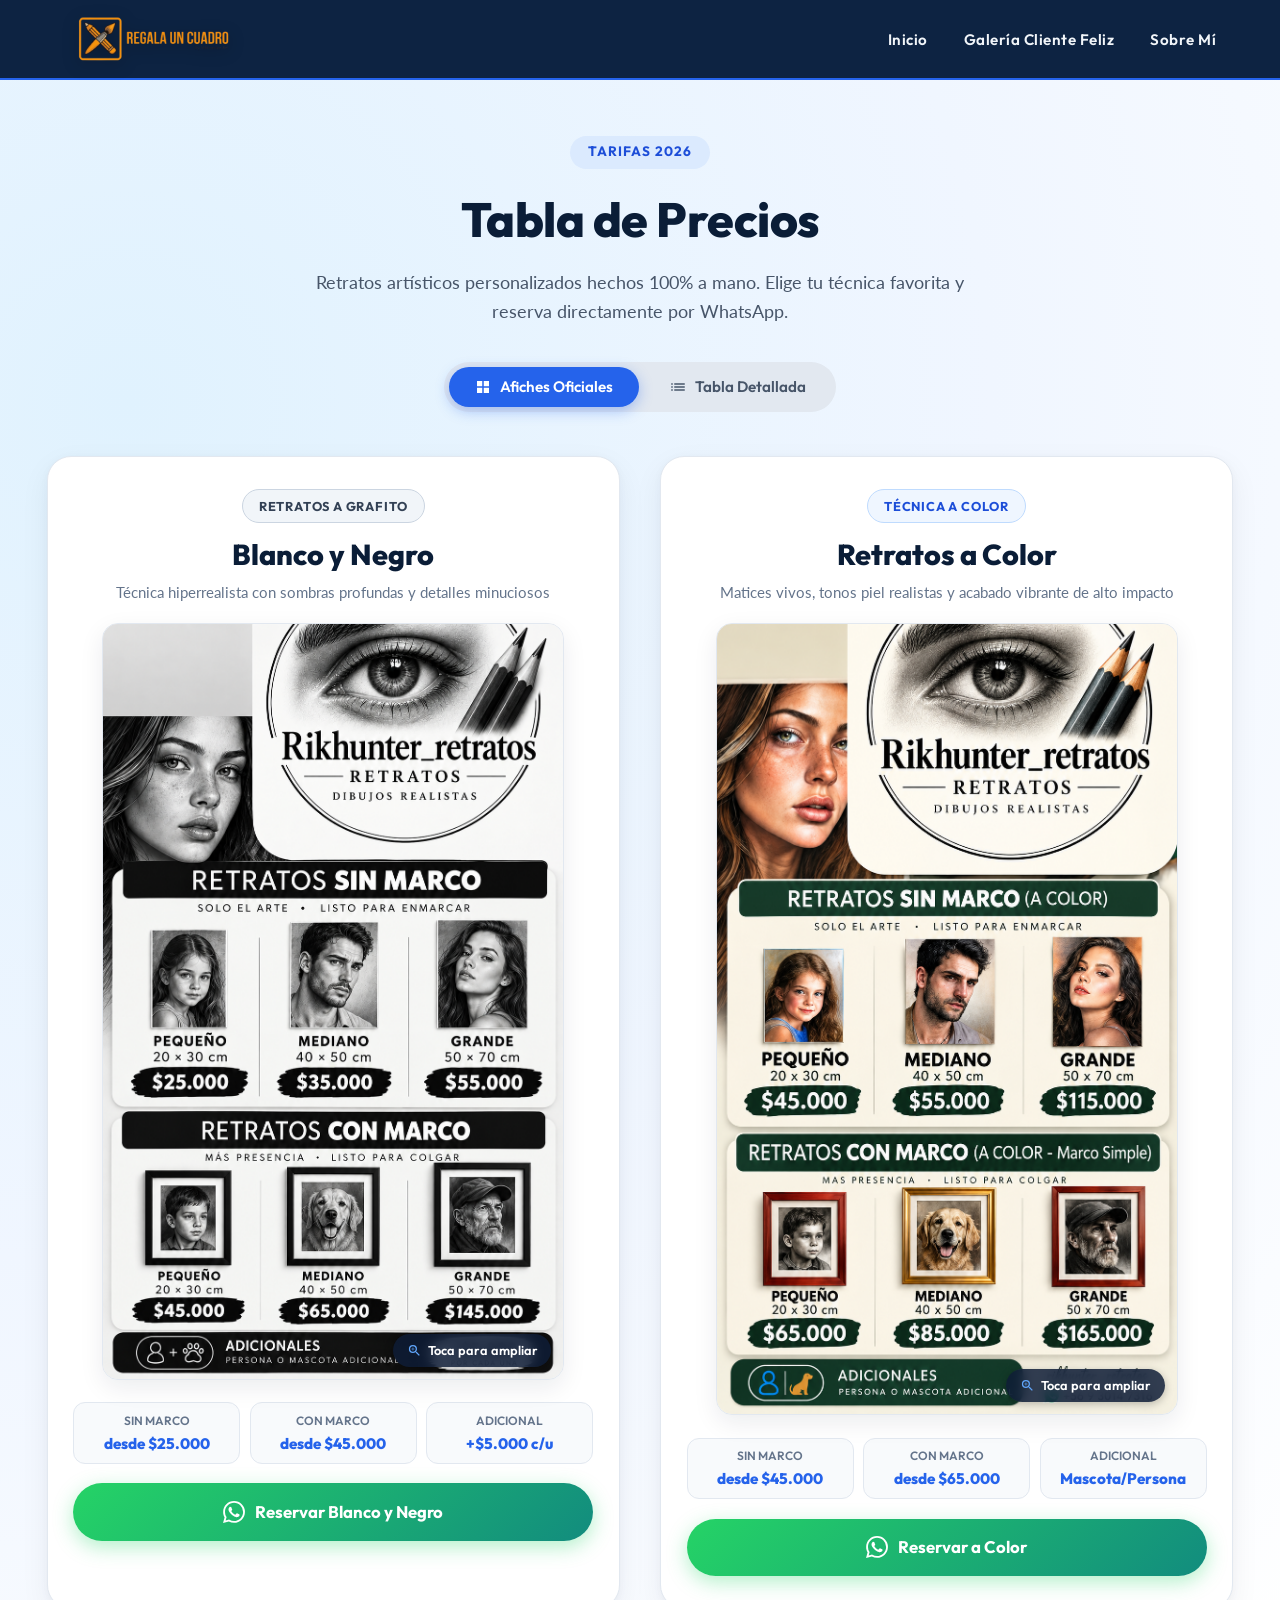
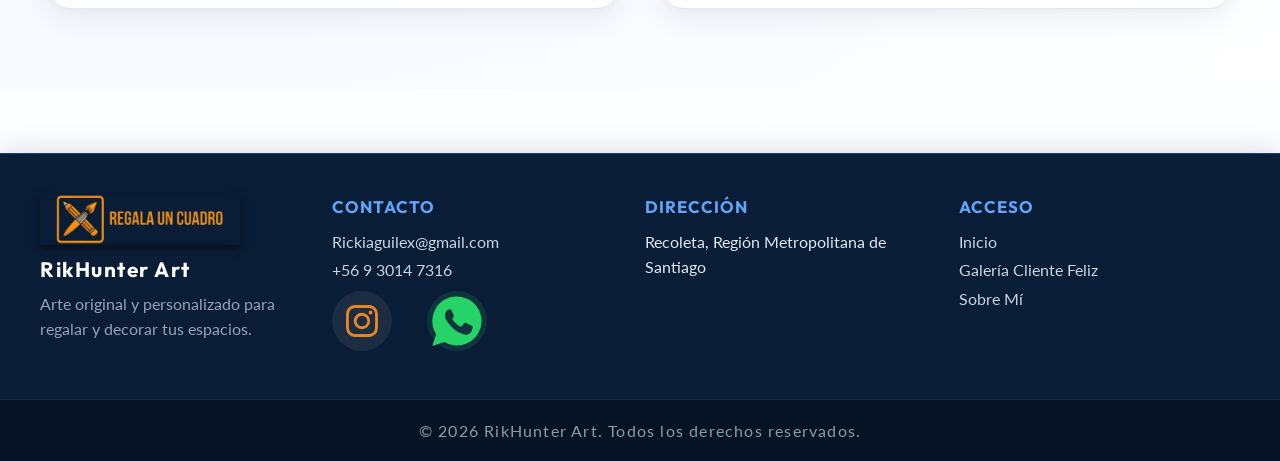
==== commit 04506aa2: "Renovar diseno a tema moderno azul y blanco, actualizar afiche a color PNG y modernizar seccion de p" ====
--- a/public/index.html
+++ b/public/index.html
@@ -4,8 +4,9 @@
     <meta charset="UTF-8">
     <meta name="viewport" content="width=device-width, initial-scale=1.0">
     <title>RikHunter Art | Regala un Cuadro</title>
-    <link href="https://fonts.googleapis.com/css2?family=Playfair+Display:ital,wght@0,400;0,700;1,400&family=Lato:wght@300;400;700&display=swap" rel="stylesheet">
-    <link href="https://fonts.googleapis.com/css2?family=Great+Vibes&display=swap" rel="stylesheet">
+    <link rel="preconnect" href="https://fonts.googleapis.com">
+    <link rel="preconnect" href="https://fonts.gstatic.com" crossorigin>
+    <link href="https://fonts.googleapis.com/css2?family=Outfit:wght@400;500;600;700;800;900&family=Lato:wght@300;400;700&display=swap" rel="stylesheet">
     <link rel="stylesheet" href="styles.css">
 </head>
 <body>
@@ -20,169 +21,253 @@
         </nav>
     </header>
 
-    <section class="seccion-precios-dark">
-        <div class="main-precios-header">
-            <h2 class="precios-cursiva">Tabla de Precios</h2>
-            <p class="precios-subtitulo">Obras realistas personalizadas a lápiz grafito y a color. Elige tu formato favorito y reserva tu cuadro directamente por WhatsApp.</p>
-        </div>
-
-        <!-- Selector de visualización -->
-        <div class="precios-switch-container">
-            <button class="btn-switch active" id="btn-vista-afiches" type="button" onclick="cambiarVistaPrecios('afiches')">
-                🎨 Ver Afiches Oficiales
-            </button>
-            <button class="btn-switch" id="btn-vista-tabla" type="button" onclick="cambiarVistaPrecios('tabla')">
-                📋 Ver Tabla Detallada
-            </button>
+    <section class="seccion-precios-moderna">
+        <div class="precios-header-moderno">
+            <span class="precios-tag-pill">Tarifas 2026</span>
+            <h1 class="precios-titulo-principal">Tabla de Precios</h1>
+            <p class="precios-subtitulo-moderno">Retratos artísticos personalizados hechos 100% a mano. Elige tu técnica favorita y reserva directamente por WhatsApp.</p>
+        </div>
+
+        <!-- Selector de visualización moderno -->
+        <div class="precios-switch-wrap">
+            <div class="precios-switch-pills">
+                <button class="btn-switch-moderno active" id="btn-vista-afiches" type="button" onclick="cambiarVistaPrecios('afiches')">
+                    <svg viewBox="0 0 24 24" class="switch-icon"><path d="M4 4h7v7H4V4zm0 9h7v7H4v-7zm9-9h7v7h-7V4zm0 9h7v7h-7v-7z"/></svg>
+                    Afiches Oficiales
+                </button>
+                <button class="btn-switch-moderno" id="btn-vista-tabla" type="button" onclick="cambiarVistaPrecios('tabla')">
+                    <svg viewBox="0 0 24 24" class="switch-icon"><path d="M3 13h2v-2H3v2zm0 4h2v-2H3v2zm0-8h2V7H3v2zm4 4h14v-2H7v2zm0 4h14v-2H7v2zM7 7v2h14V7H7z"/></svg>
+                    Tabla Detallada
+                </button>
+            </div>
         </div>
 
         <!-- VISTA 1: AFICHES VISUALES CON LAS IMÁGENES -->
-        <div id="contenedor-afiches" class="precios-posters-grid">
+        <div id="contenedor-afiches" class="precios-grid-moderno">
             <!-- AFICHE 1: BLANCO Y NEGRO -->
-            <div class="precio-poster-card">
-                <div class="poster-header-badge">
-                    <span class="badge-tipo bn">Retratos Sin Color (Grafito)</span>
-                    <p class="poster-subtitulo">Dibujos realistas en blanco y negro • Máximo detalle</p>
-                </div>
-
-                <div class="precio-poster-wrap" onclick="abrirModalPrecio('asset/Retratos realistas en blanco y negro.png', 'Retratos Realistas en Blanco y Negro - Tabla de Precios')">
-                    <img src="asset/Retratos realistas en blanco y negro.png" alt="Precios de retratos realistas en blanco y negro" class="precio-poster-img" loading="lazy">
-                    <div class="poster-zoom-hint">
+            <div class="card-afiche-moderno">
+                <div class="card-afiche-header">
+                    <span class="badge-afiche badge-grafito">Retratos a Grafito</span>
+                    <h3 class="card-afiche-titulo">Blanco y Negro</h3>
+                    <p class="card-afiche-desc">Técnica hiperrealista con sombras profundas y detalles minuciosos</p>
+                </div>
+
+                <div class="poster-img-container" onclick="abrirModalPrecio('asset/Retratos realistas en blanco y negro.png', 'Precios Retratos a Grafito - Blanco y Negro')">
+                    <img src="asset/Retratos realistas en blanco y negro.png" alt="Precios de retratos realistas en blanco y negro" class="poster-img-clean" loading="lazy">
+                    <div class="zoom-badge-moderno">
                         <svg viewBox="0 0 24 24"><path d="M15.5 14h-.79l-.28-.27A6.471 6.471 0 0 0 16 9.5 6.5 6.5 0 1 0 9.5 16c1.61 0 3.09-.59 4.23-1.57l.27.28v.79l5 4.99L20.49 19l-4.99-5zm-6 0C7.01 14 5 11.99 5 9.5S7.01 5 9.5 5 14 7.01 14 9.5 11.99 14 9.5 14z"/><path d="M12 10h-2v2H9v-2H7V9h2V7h1v2h2v1z"/></svg>
-                        Ampliar afiche
-                    </div>
-                </div>
-
-                <div class="precios-resumen-pills">
-                    <span class="resumen-pill">Sin Marco: <strong>desde $25.000</strong></span>
-                    <span class="resumen-pill">Con Marco: <strong>desde $45.000</strong></span>
-                    <span class="resumen-pill">Adicional: <strong>+$5.000 c/u</strong></span>
-                </div>
-
-                <div class="cta-precios" style="margin-top: 1.5rem; margin-bottom: 0.5rem;">
-                    <a href="https://wa.me/56930147316?text=Hola%20RikHunter%20Art,%20quisiera%20reservar%20un%20cuadro%20en%20Blanco%20y%20Negro" target="_blank" rel="noopener" class="btn-oro-animado">
-                        <svg xmlns="http://www.w3.org/2000/svg" viewBox="0 0 24 24" class="icono-wa-btn">
-                            <path d="M17.472 14.382c-.297-.149-1.758-.867-2.03-.967-.273-.099-.471-.148-.67.15-.197.297-.767.966-.94 1.164-.173.199-.347.223-.644.075-.297-.15-1.255-.463-2.39-1.475-.883-.788-1.48-1.761-1.653-2.059-.173-.297-.018-.458.13-.606.134-.133.298-.347.446-.52.149-.174.198-.298.298-.497.099-.198.05-.371-.025-.52-.075-.149-.669-1.612-.916-2.207-.242-.579-.487-.5-.669-.51a12.8 12.8 0 0 0-.57-.01c-.198 0-.52.074-.792.372-.272.297-1.04 1.016-1.04 2.479 0 1.462 1.065 2.875 1.213 3.074.149.198 2.096 3.2 5.077 4.487.709.306 1.262.489 1.694.625.712.227 1.36.195 1.871.118.571-.085 1.758-.719 2.006-1.413.248-.694.248-1.289.173-1.413-.074-.124-.272-.198-.57-.347m-5.421 7.403h-.004a9.87 9.87 0 0 1-5.031-1.378l-.361-.214-3.741.982.998-3.648-.235-.374a9.86 9.86 0 0 1-1.51-5.26c.001-5.45 4.436-9.884 9.888-9.884 2.64 0 5.122 1.03 6.988 2.898a9.825 9.825 0 0 1 2.893 6.994c-.003 5.45-4.437 9.885-9.885 9.885m8.413-18.297A11.815 11.815 0 0 0 12.05 0C5.495 0 .16 5.335.157 11.892c0 2.096.547 4.142 1.588 5.945L.057 24l6.305-1.654a11.882 11.882 0 0 0 5.683 1.448h.005c6.554 0 11.89-5.335 11.893-11.893a11.821 11.821 0 0 0-3.48-8.413Z"/>
-                        </svg>
-                        ¡Reservar en Blanco y Negro!
+                        Toca para ampliar
+                    </div>
+                </div>
+
+                <div class="pills-resumen-moderno">
+                    <div class="pill-dato">
+                        <span class="pill-label">Sin Marco</span>
+                        <span class="pill-precio">desde $25.000</span>
+                    </div>
+                    <div class="pill-dato">
+                        <span class="pill-label">Con Marco</span>
+                        <span class="pill-precio">desde $45.000</span>
+                    </div>
+                    <div class="pill-dato">
+                        <span class="pill-label">Adicional</span>
+                        <span class="pill-precio">+$5.000 c/u</span>
+                    </div>
+                </div>
+
+                <a href="https://wa.me/56930147316?text=Hola%20RikHunter%20Art,%20quisiera%20reservar%20un%20cuadro%20en%20Blanco%20y%20Negro" target="_blank" rel="noopener" class="btn-wa-moderno">
+                    <svg viewBox="0 0 24 24" class="btn-wa-icon"><path d="M17.472 14.382c-.297-.149-1.758-.867-2.03-.967-.273-.099-.471-.148-.67.15-.197.297-.767.966-.94 1.164-.173.199-.347.223-.644.075-.297-.15-1.255-.463-2.39-1.475-.883-.788-1.48-1.761-1.653-2.059-.173-.297-.018-.458.13-.606.134-.133.298-.347.446-.52.149-.174.198-.298.298-.497.099-.198.05-.371-.025-.52-.075-.149-.669-1.612-.916-2.207-.242-.579-.487-.5-.669-.51a12.8 12.8 0 0 0-.57-.01c-.198 0-.52.074-.792.372-.272.297-1.04 1.016-1.04 2.479 0 1.462 1.065 2.875 1.213 3.074.149.198 2.096 3.2 5.077 4.487.709.306 1.262.489 1.694.625.712.227 1.36.195 1.871.118.571-.085 1.758-.719 2.006-1.413.248-.694.248-1.289.173-1.413-.074-.124-.272-.198-.57-.347m-5.421 7.403h-.004a9.87 9.87 0 0 1-5.031-1.378l-.361-.214-3.741.982.998-3.648-.235-.374a9.86 9.86 0 0 1-1.51-5.26c.001-5.45 4.436-9.884 9.888-9.884 2.64 0 5.122 1.03 6.988 2.898a9.825 9.825 0 0 1 2.893 6.994c-.003 5.45-4.437 9.885-9.885 9.885m8.413-18.297A11.815 11.815 0 0 0 12.05 0C5.495 0 .16 5.335.157 11.892c0 2.096.547 4.142 1.588 5.945L.057 24l6.305-1.654a11.882 11.882 0 0 0 5.683 1.448h.005c6.554 0 11.89-5.335 11.893-11.893a11.821 11.821 0 0 0-3.48-8.413Z"/></svg>
+                    <span>Reservar Blanco y Negro</span>
+                </a>
+            </div>
+
+            <!-- AFICHE 2: A COLOR -->
+            <div class="card-afiche-moderno">
+                <div class="card-afiche-header">
+                    <span class="badge-afiche badge-color">Técnica a Color</span>
+                    <h3 class="card-afiche-titulo">Retratos a Color</h3>
+                    <p class="card-afiche-desc">Matices vivos, tonos piel realistas y acabado vibrante de alto impacto</p>
+                </div>
+
+                <div class="poster-img-container" onclick="abrirModalPrecio('asset/riqui_color.png', 'Precios Retratos a Color')">
+                    <img src="asset/riqui_color.png" alt="Precios de retratos realistas a color" class="poster-img-clean" loading="lazy">
+                    <div class="zoom-badge-moderno">
+                        <svg viewBox="0 0 24 24"><path d="M15.5 14h-.79l-.28-.27A6.471 6.471 0 0 0 16 9.5 6.5 6.5 0 1 0 9.5 16c1.61 0 3.09-.59 4.23-1.57l.27.28v.79l5 4.99L20.49 19l-4.99-5zm-6 0C7.01 14 5 11.99 5 9.5S7.01 5 9.5 5 14 7.01 14 9.5 11.99 14 9.5 14z"/><path d="M12 10h-2v2H9v-2H7V9h2V7h1v2h2v1z"/></svg>
+                        Toca para ampliar
+                    </div>
+                </div>
+
+                <div class="pills-resumen-moderno">
+                    <div class="pill-dato">
+                        <span class="pill-label">Sin Marco</span>
+                        <span class="pill-precio">desde $45.000</span>
+                    </div>
+                    <div class="pill-dato">
+                        <span class="pill-label">Con Marco</span>
+                        <span class="pill-precio">desde $65.000</span>
+                    </div>
+                    <div class="pill-dato">
+                        <span class="pill-label">Adicional</span>
+                        <span class="pill-precio">Mascota/Persona</span>
+                    </div>
+                </div>
+
+                <a href="https://wa.me/56930147316?text=Hola%20RikHunter%20Art,%20quisiera%20reservar%20un%20cuadro%20a%20Color" target="_blank" rel="noopener" class="btn-wa-moderno">
+                    <svg viewBox="0 0 24 24" class="btn-wa-icon"><path d="M17.472 14.382c-.297-.149-1.758-.867-2.03-.967-.273-.099-.471-.148-.67.15-.197.297-.767.966-.94 1.164-.173.199-.347.223-.644.075-.297-.15-1.255-.463-2.39-1.475-.883-.788-1.48-1.761-1.653-2.059-.173-.297-.018-.458.13-.606.134-.133.298-.347.446-.52.149-.174.198-.298.298-.497.099-.198.05-.371-.025-.52-.075-.149-.669-1.612-.916-2.207-.242-.579-.487-.5-.669-.51a12.8 12.8 0 0 0-.57-.01c-.198 0-.52.074-.792.372-.272.297-1.04 1.016-1.04 2.479 0 1.462 1.065 2.875 1.213 3.074.149.198 2.096 3.2 5.077 4.487.709.306 1.262.489 1.694.625.712.227 1.36.195 1.871.118.571-.085 1.758-.719 2.006-1.413.248-.694.248-1.289.173-1.413-.074-.124-.272-.198-.57-.347m-5.421 7.403h-.004a9.87 9.87 0 0 1-5.031-1.378l-.361-.214-3.741.982.998-3.648-.235-.374a9.86 9.86 0 0 1-1.51-5.26c.001-5.45 4.436-9.884 9.888-9.884 2.64 0 5.122 1.03 6.988 2.898a9.825 9.825 0 0 1 2.893 6.994c-.003 5.45-4.437 9.885-9.885 9.885m8.413-18.297A11.815 11.815 0 0 0 12.05 0C5.495 0 .16 5.335.157 11.892c0 2.096.547 4.142 1.588 5.945L.057 24l6.305-1.654a11.882 11.882 0 0 0 5.683 1.448h.005c6.554 0 11.89-5.335 11.893-11.893a11.821 11.821 0 0 0-3.48-8.413Z"/></svg>
+                    <span>Reservar a Color</span>
+                </a>
+            </div>
+        </div>
+
+        <!-- VISTA 2: TABLA DETALLADA -->
+        <div id="contenedor-tabla" class="tabla-moderna-wrapper" style="display: none;">
+            <div class="tabla-dos-columnas-moderna">
+                <!-- COLUMNA BLANCO Y NEGRO -->
+                <div class="columna-precios-moderna">
+                    <div class="columna-header">
+                        <span class="badge-afiche badge-grafito">Sin Color</span>
+                        <h3 class="columna-titulo">Retratos a Grafito</h3>
+                    </div>
+
+                    <div class="bloque-precios-moderno">
+                        <div class="categoria-header cat-azul">
+                            <span class="cat-titulo">RETRATOS SIN MARCO</span>
+                            <span class="cat-sub">Solo el arte • Listo para enmarcar</span>
+                        </div>
+                        <div class="items-precios-lista">
+                            <div class="fila-precio-moderna">
+                                <span class="item-medida">Pequeño (20 x 30 cm)</span>
+                                <span class="linea-puntos"></span>
+                                <span class="item-precio">$ 25.000</span>
+                            </div>
+                            <div class="fila-precio-moderna">
+                                <span class="item-medida">Mediano (40 x 50 cm)</span>
+                                <span class="linea-puntos"></span>
+                                <span class="item-precio">$ 35.000</span>
+                            </div>
+                            <div class="fila-precio-moderna">
+                                <span class="item-medida">Grande (50 x 70 cm)</span>
+                                <span class="linea-puntos"></span>
+                                <span class="item-precio">$ 55.000</span>
+                            </div>
+                        </div>
+                    </div>
+
+                    <div class="bloque-precios-moderno">
+                        <div class="categoria-header cat-verde">
+                            <span class="cat-titulo">RETRATOS CON MARCO</span>
+                            <span class="cat-sub">Más presencia • Listo para colgar</span>
+                        </div>
+                        <div class="items-precios-lista">
+                            <div class="fila-precio-moderna">
+                                <span class="item-medida">Pequeño (20 x 30 cm)</span>
+                                <span class="linea-puntos"></span>
+                                <span class="item-precio">$ 45.000</span>
+                            </div>
+                            <div class="fila-precio-moderna">
+                                <span class="item-medida">Mediano (40 x 50 cm)</span>
+                                <span class="linea-puntos"></span>
+                                <span class="item-precio">$ 65.000</span>
+                            </div>
+                            <div class="fila-precio-moderna">
+                                <span class="item-medida">Grande (50 x 70 cm)</span>
+                                <span class="linea-puntos"></span>
+                                <span class="item-precio">$ 145.000</span>
+                            </div>
+                        </div>
+                    </div>
+
+                    <div class="bloque-precios-moderno">
+                        <div class="categoria-header cat-morado">
+                            <span class="cat-titulo">ADICIONALES</span>
+                        </div>
+                        <div class="items-precios-lista">
+                            <div class="fila-precio-moderna">
+                                <span class="item-medida">Persona o mascota extra</span>
+                                <span class="linea-puntos"></span>
+                                <span class="item-precio">+$ 5.000 c/u</span>
+                            </div>
+                        </div>
+                    </div>
+
+                    <a href="https://wa.me/56930147316?text=Hola%20RikHunter%20Art,%20quisiera%20reservar%20un%20cuadro%20en%20Blanco%20y%20Negro" target="_blank" rel="noopener" class="btn-wa-moderno" style="margin-top: 1.5rem;">
+                        <svg viewBox="0 0 24 24" class="btn-wa-icon"><path d="M17.472 14.382c-.297-.149-1.758-.867-2.03-.967-.273-.099-.471-.148-.67.15-.197.297-.767.966-.94 1.164-.173.199-.347.223-.644.075-.297-.15-1.255-.463-2.39-1.475-.883-.788-1.48-1.761-1.653-2.059-.173-.297-.018-.458.13-.606.134-.133.298-.347.446-.52.149-.174.198-.298.298-.497.099-.198.05-.371-.025-.52-.075-.149-.669-1.612-.916-2.207-.242-.579-.487-.5-.669-.51a12.8 12.8 0 0 0-.57-.01c-.198 0-.52.074-.792.372-.272.297-1.04 1.016-1.04 2.479 0 1.462 1.065 2.875 1.213 3.074.149.198 2.096 3.2 5.077 4.487.709.306 1.262.489 1.694.625.712.227 1.36.195 1.871.118.571-.085 1.758-.719 2.006-1.413.248-.694.248-1.289.173-1.413-.074-.124-.272-.198-.57-.347m-5.421 7.403h-.004a9.87 9.87 0 0 1-5.031-1.378l-.361-.214-3.741.982.998-3.648-.235-.374a9.86 9.86 0 0 1-1.51-5.26c.001-5.45 4.436-9.884 9.888-9.884 2.64 0 5.122 1.03 6.988 2.898a9.825 9.825 0 0 1 2.893 6.994c-.003 5.45-4.437 9.885-9.885 9.885m8.413-18.297A11.815 11.815 0 0 0 12.05 0C5.495 0 .16 5.335.157 11.892c0 2.096.547 4.142 1.588 5.945L.057 24l6.305-1.654a11.882 11.882 0 0 0 5.683 1.448h.005c6.554 0 11.89-5.335 11.893-11.893a11.821 11.821 0 0 0-3.48-8.413Z"/></svg>
+                        <span>Reservar Blanco y Negro</span>
                     </a>
                 </div>
-            </div>
-
-            <!-- AFICHE 2: A COLOR -->
-            <div class="precio-poster-card">
-                <div class="poster-header-badge">
-                    <span class="badge-tipo">Retratos a Color</span>
-                    <p class="poster-subtitulo">Técnica artística a color con tonos vibrantes y realistas</p>
-                </div>
-
-                <div class="precio-poster-wrap" onclick="abrirModalPrecio('asset/riqui_color.jpeg', 'Retratos Realistas a Color - Tabla de Precios')">
-                    <img src="asset/riqui_color.jpeg" alt="Precios de retratos realistas a color" class="precio-poster-img" loading="lazy">
-                    <div class="poster-zoom-hint">
-                        <svg viewBox="0 0 24 24"><path d="M15.5 14h-.79l-.28-.27A6.471 6.471 0 0 0 16 9.5 6.5 6.5 0 1 0 9.5 16c1.61 0 3.09-.59 4.23-1.57l.27.28v.79l5 4.99L20.49 19l-4.99-5zm-6 0C7.01 14 5 11.99 5 9.5S7.01 5 9.5 5 14 7.01 14 9.5 11.99 14 9.5 14z"/><path d="M12 10h-2v2H9v-2H7V9h2V7h1v2h2v1z"/></svg>
-                        Ampliar afiche
-                    </div>
-                </div>
-
-                <div class="precios-resumen-pills">
-                    <span class="resumen-pill">Sin Marco: <strong>desde $45.000</strong></span>
-                    <span class="resumen-pill">Con Marco: <strong>desde $65.000</strong></span>
-                    <span class="resumen-pill">Adicional: <strong>Mascota o Persona</strong></span>
-                </div>
-
-                <div class="cta-precios" style="margin-top: 1.5rem; margin-bottom: 0.5rem;">
-                    <a href="https://wa.me/56930147316?text=Hola%20RikHunter%20Art,%20quisiera%20reservar%20un%20cuadro%20a%20Color" target="_blank" rel="noopener" class="btn-oro-animado">
-                        <svg xmlns="http://www.w3.org/2000/svg" viewBox="0 0 24 24" class="icono-wa-btn">
-                            <path d="M17.472 14.382c-.297-.149-1.758-.867-2.03-.967-.273-.099-.471-.148-.67.15-.197.297-.767.966-.94 1.164-.173.199-.347.223-.644.075-.297-.15-1.255-.463-2.39-1.475-.883-.788-1.48-1.761-1.653-2.059-.173-.297-.018-.458.13-.606.134-.133.298-.347.446-.52.149-.174.198-.298.298-.497.099-.198.05-.371-.025-.52-.075-.149-.669-1.612-.916-2.207-.242-.579-.487-.5-.669-.51a12.8 12.8 0 0 0-.57-.01c-.198 0-.52.074-.792.372-.272.297-1.04 1.016-1.04 2.479 0 1.462 1.065 2.875 1.213 3.074.149.198 2.096 3.2 5.077 4.487.709.306 1.262.489 1.694.625.712.227 1.36.195 1.871.118.571-.085 1.758-.719 2.006-1.413.248-.694.248-1.289.173-1.413-.074-.124-.272-.198-.57-.347m-5.421 7.403h-.004a9.87 9.87 0 0 1-5.031-1.378l-.361-.214-3.741.982.998-3.648-.235-.374a9.86 9.86 0 0 1-1.51-5.26c.001-5.45 4.436-9.884 9.888-9.884 2.64 0 5.122 1.03 6.988 2.898a9.825 9.825 0 0 1 2.893 6.994c-.003 5.45-4.437 9.885-9.885 9.885m8.413-18.297A11.815 11.815 0 0 0 12.05 0C5.495 0 .16 5.335.157 11.892c0 2.096.547 4.142 1.588 5.945L.057 24l6.305-1.654a11.882 11.882 0 0 0 5.683 1.448h.005c6.554 0 11.89-5.335 11.893-11.893a11.821 11.821 0 0 0-3.48-8.413Z"/>
-                        </svg>
-                        ¡Reservar a Color!
-                    </a>
-                </div>
-            </div>
-        </div>
-
-        <!-- VISTA 2: TABLA DE PRECIOS DETALLADA -->
-        <div id="contenedor-tabla" class="pizarra-vertical-contenedor" style="display: none;">
-            <div class="precios-dos-columnas" style="display: flex; flex-wrap: wrap; gap: 2.5rem; justify-content: center; align-items: flex-start; width: 100%; max-width: 1200px; margin: 0 auto;">
-                
-                <!-- COLUMNA BLANCO Y NEGRO -->
-                <div class="precios-lista" style="flex: 1 1 340px; min-width: 300px; max-width: 440px; background: rgba(0,0,0,0.22); border: 1px solid rgba(255,255,255,0.08); border-radius: 18px; padding: 1.8rem 1.2rem; margin-bottom: 1.5rem;">
-                    <h2 class="precios-titulo" style="text-align:center; color:#e0e0e0; margin-bottom:1.2rem;">RETRATOS <span style="color:#ffffff">SIN COLOR (GRAFITO)</span></h2>
-                    
-                    <div class="precio-grupo">
-                        <div class="precio-etiqueta" style="background: linear-gradient(90deg, #2b2b2b, #484848, #2b2b2b); border-color: #bdbdbd;">RETRATOS SIN MARCO<span style="display:block; font-size:0.75rem; color:#dcdcdc; letter-spacing:0.5px; text-transform:none;">Solo el arte • Listo para enmarcar</span></div>
-                        <div class="precio-caja">
-                            <div class="precio-fila"><span class="medida">Pequeño (20 x 30 cm)</span><span class="puntos"></span><span class="valor">$ 25.000</span></div>
-                            <div class="precio-fila"><span class="medida">Mediano (40 x 50 cm)</span><span class="puntos"></span><span class="valor">$ 35.000</span></div>
-                            <div class="precio-fila"><span class="medida">Grande (50 x 70 cm)</span><span class="puntos"></span><span class="valor">$ 55.000</span></div>
-                        </div>
-                    </div>
-                    
-                    <div class="precio-grupo">
-                        <div class="precio-etiqueta" style="background: linear-gradient(90deg, #2b2b2b, #484848, #2b2b2b); border-color: #bdbdbd;">RETRATOS CON MARCO<span style="display:block; font-size:0.75rem; color:#dcdcdc; letter-spacing:0.5px; text-transform:none;">Más presencia • Listo para colgar</span></div>
-                        <div class="precio-caja">
-                            <div class="precio-fila"><span class="medida">Pequeño (20 x 30 cm)</span><span class="puntos"></span><span class="valor">$ 45.000</span></div>
-                            <div class="precio-fila"><span class="medida">Mediano (40 x 50 cm)</span><span class="puntos"></span><span class="valor">$ 65.000</span></div>
-                            <div class="precio-fila"><span class="medida">Grande (50 x 70 cm)</span><span class="puntos"></span><span class="valor">$ 145.000</span></div>
-                        </div>
-                    </div>
-                    
-                    <div class="precio-grupo">
-                        <div class="precio-etiqueta" style="background: linear-gradient(90deg, #1f1f1f, #333333, #1f1f1f); border-color: #e3b04b;">ADICIONALES</div>
-                        <div class="precio-caja">
-                            <div class="precio-fila"><span class="medida">Persona o mascota extra</span><span class="puntos"></span><span class="valor">+$ 5.000 c/u</span></div>
-                        </div>
-                    </div>
-                    
-                    <div class="cta-precios">
-                        <a href="https://wa.me/56930147316?text=Hola%20RikHunter%20Art,%20quisiera%20reservar%20un%20cuadro%20en%20Blanco%20y%20Negro" target="_blank" rel="noopener" class="btn-oro-animado">
-                            <svg xmlns="http://www.w3.org/2000/svg" viewBox="0 0 24 24" class="icono-wa-btn">
-                                <path d="M17.472 14.382c-.297-.149-1.758-.867-2.03-.967-.273-.099-.471-.148-.67.15-.197.297-.767.966-.94 1.164-.173.199-.347.223-.644.075-.297-.15-1.255-.463-2.39-1.475-.883-.788-1.48-1.761-1.653-2.059-.173-.297-.018-.458.13-.606.134-.133.298-.347.446-.52.149-.174.198-.298.298-.497.099-.198.05-.371-.025-.52-.075-.149-.669-1.612-.916-2.207-.242-.579-.487-.5-.669-.51a12.8 12.8 0 0 0-.57-.01c-.198 0-.52.074-.792.372-.272.297-1.04 1.016-1.04 2.479 0 1.462 1.065 2.875 1.213 3.074.149.198 2.096 3.2 5.077 4.487.709.306 1.262.489 1.694.625.712.227 1.36.195 1.871.118.571-.085 1.758-.719 2.006-1.413.248-.694.248-1.289.173-1.413-.074-.124-.272-.198-.57-.347m-5.421 7.403h-.004a9.87 9.87 0 0 1-5.031-1.378l-.361-.214-3.741.982.998-3.648-.235-.374a9.86 9.86 0 0 1-1.51-5.26c.001-5.45 4.436-9.884 9.888-9.884 2.64 0 5.122 1.03 6.988 2.898a9.825 9.825 0 0 1 2.893 6.994c-.003 5.45-4.437 9.885-9.885 9.885m8.413-18.297A11.815 11.815 0 0 0 12.05 0C5.495 0 .16 5.335.157 11.892c0 2.096.547 4.142 1.588 5.945L.057 24l6.305-1.654a11.882 11.882 0 0 0 5.683 1.448h.005c6.554 0 11.89-5.335 11.893-11.893a11.821 11.821 0 0 0-3.48-8.413Z"/>
-                            </svg>
-                            ¡Quiero Reservar mi cuadro!
-                        </a>
-                    </div>
-                </div>
 
                 <!-- COLUMNA A COLOR -->
-                <div class="precios-lista" style="flex: 1 1 340px; min-width: 300px; max-width: 440px; background: rgba(0,0,0,0.22); border: 1px solid rgba(227,176,75,0.15); border-radius: 18px; padding: 1.8rem 1.2rem; margin-bottom: 1.5rem;">
-                    <h2 class="precios-titulo" style="text-align:center; color:#e3b04b; margin-bottom:1.2rem;">RETRATOS A <span style="color:#fcebb6">COLOR</span></h2>
-                    
-                    <div class="precio-grupo">
-                        <div class="precio-etiqueta">RETRATOS SIN MARCO (A COLOR)<span style="display:block; font-size:0.75rem; color:#fcebb6; letter-spacing:0.5px; text-transform:none;">Solo el arte • Listo para enmarcar</span></div>
-                        <div class="precio-caja">
-                            <div class="precio-fila"><span class="medida">Pequeño (20 x 30 cm)</span><span class="puntos"></span><span class="valor">$ 45.000</span></div>
-                            <div class="precio-fila"><span class="medida">Mediano (40 x 50 cm)</span><span class="puntos"></span><span class="valor">$ 55.000</span></div>
-                            <div class="precio-fila"><span class="medida">Grande (50 x 70 cm)</span><span class="puntos"></span><span class="valor">$ 115.000</span></div>
-                        </div>
-                    </div>
-                    
-                    <div class="precio-grupo">
-                        <div class="precio-etiqueta">RETRATOS CON MARCO (SIMPLE)<span style="display:block; font-size:0.75rem; color:#fcebb6; letter-spacing:0.5px; text-transform:none;">Más presencia • Listo para colgar</span></div>
-                        <div class="precio-caja">
-                            <div class="precio-fila"><span class="medida">Pequeño (20 x 30 cm)</span><span class="puntos"></span><span class="valor">$ 65.000</span></div>
-                            <div class="precio-fila"><span class="medida">Mediano (40 x 50 cm)</span><span class="puntos"></span><span class="valor">$ 85.000</span></div>
-                            <div class="precio-fila"><span class="medida">Grande (50 x 70 cm)</span><span class="puntos"></span><span class="valor">$ 165.000</span></div>
-                        </div>
-                    </div>
-                    
-                    <div class="precio-grupo">
-                        <div class="precio-etiqueta">ADICIONALES</div>
-                        <div class="precio-caja">
-                            <div class="precio-fila"><span class="medida">Persona o mascota adicional</span><span class="puntos"></span><span class="valor">Consultar vía WhatsApp</span></div>
-                        </div>
-                    </div>
-                    
-                    <div class="cta-precios">
-                        <a href="https://wa.me/56930147316?text=Hola%20RikHunter%20Art,%20quisiera%20reservar%20un%20cuadro%20a%20Color" target="_blank" rel="noopener" class="btn-oro-animado">
-                            <svg xmlns="http://www.w3.org/2000/svg" viewBox="0 0 24 24" class="icono-wa-btn">
-                                <path d="M17.472 14.382c-.297-.149-1.758-.867-2.03-.967-.273-.099-.471-.148-.67.15-.197.297-.767.966-.94 1.164-.173.199-.347.223-.644.075-.297-.15-1.255-.463-2.39-1.475-.883-.788-1.48-1.761-1.653-2.059-.173-.297-.018-.458.13-.606.134-.133.298-.347.446-.52.149-.174.198-.298.298-.497.099-.198.05-.371-.025-.52-.075-.149-.669-1.612-.916-2.207-.242-.579-.487-.5-.669-.51a12.8 12.8 0 0 0-.57-.01c-.198 0-.52.074-.792.372-.272.297-1.04 1.016-1.04 2.479 0 1.462 1.065 2.875 1.213 3.074.149.198 2.096 3.2 5.077 4.487.709.306 1.262.489 1.694.625.712.227 1.36.195 1.871.118.571-.085 1.758-.719 2.006-1.413.248-.694.248-1.289.173-1.413-.074-.124-.272-.198-.57-.347m-5.421 7.403h-.004a9.87 9.87 0 0 1-5.031-1.378l-.361-.214-3.741.982.998-3.648-.235-.374a9.86 9.86 0 0 1-1.51-5.26c.001-5.45 4.436-9.884 9.888-9.884 2.64 0 5.122 1.03 6.988 2.898a9.825 9.825 0 0 1 2.893 6.994c-.003 5.45-4.437 9.885-9.885 9.885m8.413-18.297A11.815 11.815 0 0 0 12.05 0C5.495 0 .16 5.335.157 11.892c0 2.096.547 4.142 1.588 5.945L.057 24l6.305-1.654a11.882 11.882 0 0 0 5.683 1.448h.005c6.554 0 11.89-5.335 11.893-11.893a11.821 11.821 0 0 0-3.48-8.413Z"/>
-                            </svg>
-                            ¡Quiero Reservar mi cuadro!
-                        </a>
-                    </div>
-                </div>
-
+                <div class="columna-precios-moderna">
+                    <div class="columna-header">
+                        <span class="badge-afiche badge-color">A Color</span>
+                        <h3 class="columna-titulo">Retratos a Color</h3>
+                    </div>
+
+                    <div class="bloque-precios-moderno">
+                        <div class="categoria-header cat-azul">
+                            <span class="cat-titulo">RETRATOS SIN MARCO (A COLOR)</span>
+                            <span class="cat-sub">Solo el arte • Listo para enmarcar</span>
+                        </div>
+                        <div class="items-precios-lista">
+                            <div class="fila-precio-moderna">
+                                <span class="item-medida">Pequeño (20 x 30 cm)</span>
+                                <span class="linea-puntos"></span>
+                                <span class="item-precio">$ 45.000</span>
+                            </div>
+                            <div class="fila-precio-moderna">
+                                <span class="item-medida">Mediano (40 x 50 cm)</span>
+                                <span class="linea-puntos"></span>
+                                <span class="item-precio">$ 55.000</span>
+                            </div>
+                            <div class="fila-precio-moderna">
+                                <span class="item-medida">Grande (50 x 70 cm)</span>
+                                <span class="linea-puntos"></span>
+                                <span class="item-precio">$ 115.000</span>
+                            </div>
+                        </div>
+                    </div>
+
+                    <div class="bloque-precios-moderno">
+                        <div class="categoria-header cat-verde">
+                            <span class="cat-titulo">RETRATOS CON MARCO (SIMPLE)</span>
+                            <span class="cat-sub">Más presencia • Listo para colgar</span>
+                        </div>
+                        <div class="items-precios-lista">
+                            <div class="fila-precio-moderna">
+                                <span class="item-medida">Pequeño (20 x 30 cm)</span>
+                                <span class="linea-puntos"></span>
+                                <span class="item-precio">$ 65.000</span>
+                            </div>
+                            <div class="fila-precio-moderna">
+                                <span class="item-medida">Mediano (40 x 50 cm)</span>
+                                <span class="linea-puntos"></span>
+                                <span class="item-precio">$ 85.000</span>
+                            </div>
+                            <div class="fila-precio-moderna">
+                                <span class="item-medida">Grande (50 x 70 cm)</span>
+                                <span class="linea-puntos"></span>
+                                <span class="item-precio">$ 165.000</span>
+                            </div>
+                        </div>
+                    </div>
+
+                    <div class="bloque-precios-moderno">
+                        <div class="categoria-header cat-morado">
+                            <span class="cat-titulo">ADICIONALES</span>
+                        </div>
+                        <div class="items-precios-lista">
+                            <div class="fila-precio-moderna">
+                                <span class="item-medida">Persona o mascota extra</span>
+                                <span class="linea-puntos"></span>
+                                <span class="item-precio">Consultar WhatsApp</span>
+                            </div>
+                        </div>
+                    </div>
+
+                    <a href="https://wa.me/56930147316?text=Hola%20RikHunter%20Art,%20quisiera%20reservar%20un%20cuadro%20a%20Color" target="_blank" rel="noopener" class="btn-wa-moderno" style="margin-top: 1.5rem;">
+                        <svg viewBox="0 0 24 24" class="btn-wa-icon"><path d="M17.472 14.382c-.297-.149-1.758-.867-2.03-.967-.273-.099-.471-.148-.67.15-.197.297-.767.966-.94 1.164-.173.199-.347.223-.644.075-.297-.15-1.255-.463-2.39-1.475-.883-.788-1.48-1.761-1.653-2.059-.173-.297-.018-.458.13-.606.134-.133.298-.347.446-.52.149-.174.198-.298.298-.497.099-.198.05-.371-.025-.52-.075-.149-.669-1.612-.916-2.207-.242-.579-.487-.5-.669-.51a12.8 12.8 0 0 0-.57-.01c-.198 0-.52.074-.792.372-.272.297-1.04 1.016-1.04 2.479 0 1.462 1.065 2.875 1.213 3.074.149.198 2.096 3.2 5.077 4.487.709.306 1.262.489 1.694.625.712.227 1.36.195 1.871.118.571-.085 1.758-.719 2.006-1.413.248-.694.248-1.289.173-1.413-.074-.124-.272-.198-.57-.347m-5.421 7.403h-.004a9.87 9.87 0 0 1-5.031-1.378l-.361-.214-3.741.982.998-3.648-.235-.374a9.86 9.86 0 0 1-1.51-5.26c.001-5.45 4.436-9.884 9.888-9.884 2.64 0 5.122 1.03 6.988 2.898a9.825 9.825 0 0 1 2.893 6.994c-.003 5.45-4.437 9.885-9.885 9.885m8.413-18.297A11.815 11.815 0 0 0 12.05 0C5.495 0 .16 5.335.157 11.892c0 2.096.547 4.142 1.588 5.945L.057 24l6.305-1.654a11.882 11.882 0 0 0 5.683 1.448h.005c6.554 0 11.89-5.335 11.893-11.893a11.821 11.821 0 0 0-3.48-8.413Z"/></svg>
+                    <span>Reservar a Color</span>
+                </a>
             </div>
         </div>
     </section>
--- a/public/styles.css
+++ b/public/styles.css
@@ -72,35 +72,43 @@
 }
 /* styles.css - Estilos principales para RikHunter Art */
 :root {
-    --cafe-fondo: #2c1e16;
-    --cafe-header: #1f140e;
-    --crema: #f4ebd8;
+    --azul-oscuro: #0a1d37;
+    --azul-header: #0d2342;
+    --azul-primario: #2563eb;
+    --azul-hover: #1d4ed8;
+    --azul-suave: #f0f7ff;
+    --azul-borde: #dbeafe;
+    --blanco: #ffffff;
+    --gris-fondo: #f8fafc;
+    --gris-borde: #e2e8f0;
+    --texto-oscuro: #0f172a;
+    --texto-secundario: #475569;
     --naranja-logo: #e88624;
-    --texto-claro: #f4ebd8;
-    --texto-oscuro: #2c1e16;
 }
 
 body {
     font-family: 'Lato', sans-serif;
-    background: url('fondo_azul.png') center center/cover no-repeat fixed;
+    background-color: #f8fafc;
+    background-image: linear-gradient(180deg, #edf4fc 0%, #f4f8fd 40%, #ffffff 100%);
     color: var(--texto-oscuro);
     margin: 0;
     padding: 0;
     line-height: 1.6;
 }
 
-h1, h2, h3, .serif-font {
-    font-family: 'Playfair Display', serif;
-    font-weight: normal;
+h1, h2, h3 {
+    font-family: 'Outfit', sans-serif;
+    font-weight: 700;
 }
 
 header {
-    background-color: var(--cafe-header);
+    background-color: var(--azul-header);
     padding: 1rem 5%;
     display: flex;
     justify-content: space-between;
     align-items: center;
-    border-bottom: 2px solid var(--naranja-logo);
+    border-bottom: 2px solid var(--azul-primario);
+    box-shadow: 0 4px 20px rgba(10, 29, 55, 0.12);
 }
 
 .logo-container {
@@ -111,21 +119,22 @@
 .logo-img {
     width: 180px;
     height: auto;
-    box-shadow: 0 4px 8px rgba(0,0,0,0.5);
+    filter: drop-shadow(0 4px 8px rgba(0,0,0,0.3));
 }
 
 nav a {
-    color: var(--texto-claro);
+    color: #f1f5f9;
     text-decoration: none;
     margin-left: 2rem;
-    font-size: 0.9rem;
-    text-transform: uppercase;
-    letter-spacing: 1px;
-    transition: color 0.3s;
+    font-size: 0.95rem;
+    font-weight: 600;
+    font-family: 'Outfit', sans-serif;
+    letter-spacing: 0.5px;
+    transition: color 0.2s, transform 0.2s;
 }
 
 nav a:hover {
-    color: var(--naranja-logo);
+    color: #60a5fa;
 }
 
 .hero {
@@ -369,530 +378,412 @@
     color: #fff;
     transform: scale(1.08);
 }
-/* --- ESTILOS TABLA DE PRECIOS DARK (VERSIÓN COMPACTA) --- */
-.seccion-precios-dark {
-    background-color: #0a0a0a;
-    background-image: radial-gradient(circle at top right, #1f1f1f 0%, #0a0a0a 60%);
+/* --- SECCIÓN PRECIOS MODERNA (TEMA AZUL Y BLANCO) --- */
+.seccion-precios-moderna {
+    background-color: #f0f6ff;
+    background-image: radial-gradient(circle at 10% 20%, #e0f2fe 0%, #f0f6ff 50%, #ffffff 100%);
+    color: var(--texto-oscuro);
+    padding: 3.5rem 1.5rem 5rem;
+    font-family: 'Lato', sans-serif;
+    position: relative;
+    overflow: hidden;
+}
+
+.precios-header-moderno {
+    text-align: center;
+    margin-bottom: 2.2rem;
+}
+
+.precios-tag-pill {
+    display: inline-block;
+    background: #dbeafe;
+    color: #1d4ed8;
+    font-size: 0.85rem;
+    font-weight: 700;
+    letter-spacing: 1px;
+    text-transform: uppercase;
+    padding: 0.35rem 1.1rem;
+    border-radius: 50px;
+    margin-bottom: 0.8rem;
+    font-family: 'Outfit', sans-serif;
+}
+
+.precios-titulo-principal {
+    font-family: 'Outfit', sans-serif;
+    font-size: 3rem;
+    font-weight: 800;
+    color: #0a1d37;
+    margin: 0 0 0.6rem 0;
+    letter-spacing: -0.5px;
+}
+
+.precios-subtitulo-moderno {
+    color: #475569;
+    font-size: 1.15rem;
+    max-width: 650px;
+    margin: 0 auto;
+    font-weight: 400;
+}
+
+/* Switcher Moderno */
+.precios-switch-wrap {
+    display: flex;
+    justify-content: center;
+    margin-bottom: 2.8rem;
+}
+
+.precios-switch-pills {
+    display: inline-flex;
+    background: #e2e8f0;
+    padding: 5px;
+    border-radius: 40px;
+    gap: 4px;
+}
+
+.btn-switch-moderno {
+    background: transparent;
+    border: none;
+    padding: 0.65rem 1.6rem;
+    border-radius: 30px;
+    font-family: 'Outfit', sans-serif;
+    font-size: 0.95rem;
+    font-weight: 600;
+    color: #475569;
+    cursor: pointer;
+    display: inline-flex;
+    align-items: center;
+    gap: 8px;
+    transition: all 0.25s ease;
+}
+
+.btn-switch-moderno:hover {
+    color: #0f172a;
+}
+
+.btn-switch-moderno.active {
+    background: #2563eb;
     color: #ffffff;
-    padding: 3rem 1.5rem; /* Reducido el espacio superior e inferior */
-    font-family: 'Lato', sans-serif;
-    overflow: hidden;
-}
-
-.precios-header {
-    text-align: center;
-    margin-bottom: 2rem; /* Reducido */
-}
-
-.precios-cursiva {
-    font-family: 'Great Vibes', cursive;
-    color: #e3b04b;
-    font-size: 3.2rem; /* Antes 4.5rem */
-    margin: 0;
-    font-weight: normal;
-    text-shadow: 2px 2px 4px rgba(0,0,0,0.8);
-}
-
-.precios-titulo {
-    font-size: 2.2rem; /* Antes 3rem */
-    margin: -8px 0 0 0;
-    letter-spacing: 2px;
-    font-family: 'Lato', sans-serif;
-}
-
-.resalte-oro {
-    color: #e3b04b;
-}
-
-.precios-contenedor {
-    display: flex;
-    flex-wrap: wrap;
-    max-width: 900px; /* Reducido para que las cajas no se estiren tanto */
-    margin: 0 auto;
-    gap: 2rem; /* Antes 3rem */
-}
-
-.precios-lista {
-    flex: 1;
-    min-width: 300px;
-}
-
-.precios-imagenes {
-    flex: 1;
-    min-width: 300px;
-    position: relative;
-    display: flex;
-    flex-direction: column;
-    align-items: center;
-    padding-top: 1rem;
-}
-
-/* Cajas de precios */
-.precio-grupo {
-    margin-bottom: 1.8rem; /* Reducido */
-    display: flex;
-    flex-direction: column;
-    align-items: center;
-}
-
-.precio-etiqueta {
-    background: linear-gradient(to right, #4a2c11, #804b20, #4a2c11);
-    color: #fff;
-    padding: 0.4rem 1.8rem; /* Reducido */
-    border-radius: 20px;
-    font-size: 0.95rem; /* Antes 1.1rem */
-    letter-spacing: 1.2px;
-    margin-bottom: -15px; 
-    z-index: 2;
-    border: 1px solid #e3b04b;
-    box-shadow: 0 4px 8px rgba(0,0,0,0.5);
-    text-align: center;
-}
-
-.etiqueta-cursiva {
-    display: block;
-    font-family: 'Great Vibes', cursive;
-    color: #fcebb6;
-    font-size: 1.4rem; /* Antes 1.8rem */
-    text-transform: none;
-    margin-top: -3px;
-}
-
-.precio-caja {
-    background: #141414;
-    border: 1px solid #333;
-    border-radius: 12px;
-    padding: 2.2rem 1.5rem 1.2rem 1.5rem; /* Reducido el relleno interno */
-    width: 100%;
-    box-shadow: inset 0 0 15px rgba(255, 255, 255, 0.03), 0 10px 20px rgba(0,0,0,0.6);
-}
-
-.precio-fila {
-    display: flex;
-    align-items: center;
-    margin-bottom: 0.8rem; /* Reducido */
-    font-size: 1.1rem; /* Antes 1.4rem */
-}
-
-.medida {
-    font-weight: bold;
-    display: flex;
-    align-items: center;
-    color: #ffffff;
-}
-
-.medida::before {
-    content: '◉';
-    color: #777;
-    margin-right: 8px;
-    font-size: 0.7rem; /* Reducido */
-}
-
-.puntos {
-    flex-grow: 1;
-    border-bottom: 2px dotted #555;
-    margin: 0 12px;
-    position: relative;
-    top: -4px;
-}
-
-.valor {
-    color: #e3b04b;
-    font-weight: bold;
-    font-size: 1.25rem; /* Antes 1.6rem */
-}
-
-/* Estilos de las imágenes apiladas */
-.img-marco {
-    max-width: 200px; /* Antes 280px */
-    box-shadow: 10px 10px 20px rgba(0,0,0,0.7);
-    transition: transform 0.4s;
-    position: relative;
-}
-
-.img-marco:hover {
-    transform: scale(1.05) !important;
-    z-index: 10 !important;
-}
-
-.marco-1 {
-    transform: rotate(4deg);
-    z-index: 1;
-}
-
-.marco-2 {
-    transform: rotate(-3deg);
-    margin-top: -45px; /* Ajustado al nuevo tamaño de imagen */
-    z-index: 2;
-}
-
-.marco-3 {
-    transform: rotate(2deg);
-    margin-top: -45px; /* Ajustado al nuevo tamaño de imagen */
-    z-index: 3;
-}
-
-/* Responsividad para móviles */
-@media (max-width: 768px) {
-    .precios-contenedor {
-        flex-direction: column;
-    }
-    .precio-fila {
-        font-size: 1rem;
-    }
-    .valor {
-        font-size: 1.1rem;
-    }
-    .precios-cursiva {
-        font-size: 2.5rem;
-    }
-    .precios-titulo {
-        font-size: 1.8rem;
-    }
-    .img-marco {
-        max-width: 170px; /* Más pequeño aún en celulares */
-    }
-    .marco-2, .marco-3 {
-        margin-top: -35px;
-    }
-}
-/* --- BOTÓN LLAMATIVO TABLA DE PRECIOS CON ÍCONO --- */
-.cta-precios {
-    text-align: center;
-    margin-top: 3.5rem;
-    margin-bottom: 1rem;
-    width: 100%;
-}
-
-.btn-oro-animado {
-    display: inline-flex; /* Cambiado para alinear ícono y texto */
-    align-items: center;
-    justify-content: center;
-    gap: 12px; /* Separación entre el ícono y las letras */
-    background: linear-gradient(135deg, #d4af37 0%, #fff2cd 50%, #d4af37 100%); 
-    background-size: 200% 200%;
-    color: #1a120a; 
-    font-family: 'Lato', sans-serif;
-    font-size: 1.2rem;
-    font-weight: bold;
-    text-transform: uppercase;
-    letter-spacing: 1.5px;
-    padding: 1rem 2.5rem;
-    border-radius: 50px; 
-    text-decoration: none;
-    box-shadow: 0 4px 15px rgba(227, 176, 75, 0.4);
-    border: 2px solid #e3b04b;
-    transition: all 0.4s ease;
-}
-
-.btn-oro-animado:hover {
-    transform: translateY(-5px) scale(1.05); 
-    box-shadow: 0 10px 25px rgba(227, 176, 75, 0.7); 
-    background-position: 100% 100%; 
-    color: #000;
-}
-
-/* Estilos para el ícono SVG de WhatsApp */
-.icono-wa-btn {
-    width: 26px;
-    height: 26px;
-    fill: currentColor; /* Esto hace que el ícono tome automáticamente el color oscuro del texto */
-}
-
-/* Ajuste para celulares */
-@media (max-width: 768px) {
-    .btn-oro-animado {
-        font-size: 1.05rem;
-        padding: 0.9rem 1.8rem;
-        gap: 10px;
-    }
-    .icono-wa-btn {
-        width: 22px;
-        height: 22px;
-    }
-}
-/* Contenedor principal para centrar la pizarra */
-.pizarra-vertical-contenedor {
-    display: flex;
-    justify-content: center;
-    padding: 3rem 1rem;
-    background-color: transparent;
-}
-
-/* El fondo negro/pizarra */
-.pizarra-vertical {
-    background-color: #1a1a1a;
-    background-image: radial-gradient(circle, #2c2c2c 0%, #111 100%);
-    color: #fdfdfd;
-    max-width: 500px;
-    width: 100%;
-    padding: 3rem 2rem;
-    border: 3px solid #ccc;
-    border-radius: 4px;
-    text-align: center;
-    box-shadow: 0 10px 30px rgba(0,0,0,0.6);
-    /* Borde decorativo exterior */
-    outline: 1px solid #ccc;
-    outline-offset: -8px;
-}
-
-/* Estilo de los textos de medidas y precios */
-.pizarra-bloque-precios {
-    font-family: 'Lato', sans-serif;
-    font-size: 1.6rem;
-    font-weight: bold;
-    line-height: 1.4;
-    margin-bottom: 1.5rem;
-    letter-spacing: 1px;
-}
-
-.fila-precio {
-    display: flex;
-    justify-content: center;
-    gap: 1.5rem;
-}
-
-/* Etiqueta redondeada (Básico y Especial) */
-.pizarra-etiqueta-redonda {
-    display: inline-block;
-    font-family: 'Playfair Display', serif;
-    font-size: 1.4rem;
-    font-weight: bold;
-    padding: 0.4rem 1.5rem;
-    margin-bottom: 1.5rem;
-    border: 2px solid #ddd;
-    border-radius: 25px;
-    /* Truco para crear una línea doble simulada */
-    box-shadow: 0 0 0 3px #1a1a1a, 0 0 0 5px #ddd; 
-}
-
-/* Etiqueta cuadrada elegante (Greca Española) */
-.pizarra-etiqueta-cuadrada {
-    margin: 2rem auto;
-    padding: 1.5rem 1rem;
-    border: 2px solid #ddd;
-    position: relative;
-    /* Truco para el borde doble */
-    box-shadow: 0 0 0 4px #1a1a1a, 0 0 0 6px #ddd;
-}
-
-.texto-greca {
-    font-family: 'Playfair Display', serif;
-    font-size: 1.5rem;
-    font-weight: bold;
-    letter-spacing: 1px;
-}
-
-/* Líneas separadoras sutiles */
-.pizarra-divisor {
-    border: none;
-    border-top: 1px solid rgba(255,255,255,0.3);
-    border-bottom: 1px solid rgba(255,255,255,0.1);
-    width: 70%;
-    margin: 2rem auto;
-}
-/* --- NUEVOS ESTILOS PARA EL DISEÑO SIDE-BY-SIDE --- */
-
-/* Contenedor Flex Principal */
-.precios-flex-container {
-    display: flex;
-    justify-content: space-between;
-    align-items: flex-start;
-    gap: 3rem;
-    max-width: 1400px;
-    margin: 0 auto;
-    padding: 2rem;
-}
-
-/* Estilos de cada columna */
-.precios-columna {
-    flex: 1;
-    min-width: 320px;
-}
-
-/* --- ESTILOS DE AFICHES Y TABLA DE PRECIOS RENOVADA --- */
-.precios-subtitulo {
-    text-align: center;
-    color: #d1c7b7;
-    font-size: 1.15rem;
-    margin: 0.5rem auto 2rem auto;
-    max-width: 680px;
-    font-weight: 300;
-}
-
-/* Selector de vista (Afiches vs Tabla) */
-.precios-switch-container {
-    display: flex;
-    justify-content: center;
-    gap: 1rem;
-    margin-bottom: 2.5rem;
-    flex-wrap: wrap;
-}
-
-.btn-switch {
-    background: rgba(255, 255, 255, 0.06);
-    color: #e0e0e0;
-    border: 1px solid rgba(227, 176, 75, 0.35);
-    padding: 0.75rem 1.8rem;
-    border-radius: 30px;
-    font-family: 'Lato', sans-serif;
-    font-size: 1.05rem;
-    font-weight: 600;
-    cursor: pointer;
-    transition: all 0.3s ease;
-    display: inline-flex;
-    align-items: center;
-    gap: 8px;
-}
-
-.btn-switch:hover {
-    background: rgba(227, 176, 75, 0.18);
-    border-color: #e3b04b;
-    color: #ffffff;
-    transform: translateY(-2px);
-}
-
-.btn-switch.active {
-    background: linear-gradient(135deg, #d4af37 0%, #fff2cd 50%, #d4af37 100%);
-    color: #1a120a;
-    border-color: #f5d77f;
-    box-shadow: 0 4px 18px rgba(227, 176, 75, 0.45);
-    font-weight: 700;
-}
-
-/* Grid de Afiches de Precios */
-.precios-posters-grid {
+    box-shadow: 0 4px 14px rgba(37, 99, 235, 0.35);
+}
+
+.switch-icon {
+    width: 18px;
+    height: 18px;
+    fill: currentColor;
+}
+
+/* Tarjetas de Afiches Visuales */
+.precios-grid-moderno {
     display: flex;
     flex-wrap: wrap;
     justify-content: center;
     gap: 2.5rem;
     max-width: 1200px;
     margin: 0 auto;
-    width: 100%;
-}
-
-.precio-poster-card {
+}
+
+.card-afiche-moderno {
     flex: 1 1 420px;
     max-width: 520px;
-    background: linear-gradient(180deg, rgba(28, 24, 20, 0.92) 0%, rgba(14, 12, 10, 0.96) 100%);
-    border: 1px solid rgba(227, 176, 75, 0.3);
+    background: #ffffff;
+    border: 1px solid #e2e8f0;
     border-radius: 24px;
-    padding: 1.8rem 1.5rem;
+    padding: 2rem 1.6rem;
     display: flex;
     flex-direction: column;
     align-items: center;
-    box-shadow: 0 15px 35px rgba(0, 0, 0, 0.75), 0 0 25px rgba(227, 176, 75, 0.1);
-    transition: transform 0.35s ease, border-color 0.35s ease, box-shadow 0.35s ease;
-}
-
-.precio-poster-card:hover {
+    box-shadow: 0 10px 30px rgba(15, 29, 55, 0.06), 0 2px 8px rgba(0,0,0,0.03);
+    transition: transform 0.35s ease, box-shadow 0.35s ease, border-color 0.35s ease;
+}
+
+.card-afiche-moderno:hover {
     transform: translateY(-6px);
-    border-color: rgba(227, 176, 75, 0.7);
-    box-shadow: 0 22px 48px rgba(0, 0, 0, 0.85), 0 0 32px rgba(227, 176, 75, 0.22);
-}
-
-.poster-header-badge {
+    box-shadow: 0 20px 45px rgba(37, 99, 235, 0.12), 0 4px 12px rgba(0,0,0,0.05);
+    border-color: #93c5fd;
+}
+
+.card-afiche-header {
     text-align: center;
+    width: 100%;
     margin-bottom: 1.3rem;
-    width: 100%;
-}
-
-.badge-tipo {
+}
+
+.badge-afiche {
     display: inline-block;
-    background: linear-gradient(90deg, #4a2c11, #804b20, #4a2c11);
-    border: 1px solid #e3b04b;
-    color: #fff;
-    padding: 0.45rem 1.6rem;
+    padding: 0.35rem 1rem;
     border-radius: 20px;
-    font-size: 0.95rem;
+    font-size: 0.8rem;
     font-weight: 700;
-    letter-spacing: 1.2px;
     text-transform: uppercase;
-    box-shadow: 0 4px 10px rgba(0, 0, 0, 0.5);
-}
-
-.badge-tipo.bn {
-    background: linear-gradient(90deg, #2b2b2b, #484848, #2b2b2b);
-    border-color: #c0c0c0;
-    color: #f5f5f5;
-}
-
-.poster-subtitulo {
-    color: #bbb;
+    letter-spacing: 0.8px;
+    font-family: 'Outfit', sans-serif;
+    margin-bottom: 0.5rem;
+}
+
+.badge-grafito {
+    background: #f1f5f9;
+    color: #334155;
+    border: 1px solid #cbd5e1;
+}
+
+.badge-color {
+    background: #eff6ff;
+    color: #1d4ed8;
+    border: 1px solid #bfdbfe;
+}
+
+.card-afiche-titulo {
+    font-family: 'Outfit', sans-serif;
+    font-size: 1.8rem;
+    font-weight: 800;
+    color: #0a1d37;
+    margin: 0 0 0.3rem 0;
+}
+
+.card-afiche-desc {
+    color: #64748b;
     font-size: 0.92rem;
-    margin-top: 0.6rem;
-    margin-bottom: 0;
-}
-
-.precio-poster-wrap {
+    margin: 0;
+    line-height: 1.4;
+}
+
+.poster-img-container {
     position: relative;
     width: 100%;
     max-width: 460px;
     border-radius: 16px;
     overflow: hidden;
     cursor: pointer;
-    box-shadow: 0 10px 30px rgba(0, 0, 0, 0.7);
-    border: 1px solid rgba(227, 176, 75, 0.2);
-    background: #000;
-}
-
-.precio-poster-img {
+    box-shadow: 0 8px 25px rgba(15, 29, 55, 0.08);
+    border: 1px solid #e2e8f0;
+    background: #f8fafc;
+}
+
+.poster-img-clean {
     width: 100%;
     height: auto;
     display: block;
-    transition: transform 0.4s ease, filter 0.4s ease;
-}
-
-.precio-poster-wrap:hover .precio-poster-img {
-    transform: scale(1.025);
-    filter: brightness(1.04);
-}
-
-.poster-zoom-hint {
+    transition: transform 0.4s ease, filter 0.3s ease;
+}
+
+.poster-img-container:hover .poster-img-clean {
+    transform: scale(1.02);
+}
+
+.zoom-badge-moderno {
     position: absolute;
     bottom: 12px;
     right: 12px;
-    background: rgba(0, 0, 0, 0.82);
-    color: #fff;
-    border: 1px solid rgba(227, 176, 75, 0.7);
+    background: rgba(15, 29, 55, 0.85);
+    color: #ffffff;
     padding: 0.4rem 0.85rem;
     border-radius: 20px;
-    font-size: 0.82rem;
+    font-size: 0.8rem;
+    font-weight: 600;
+    font-family: 'Outfit', sans-serif;
     display: flex;
     align-items: center;
     gap: 6px;
-    backdrop-filter: blur(4px);
+    backdrop-filter: blur(6px);
     pointer-events: none;
-    transition: background 0.3s;
-}
-
-.poster-zoom-hint svg {
-    width: 14px;
-    height: 14px;
-    fill: #e3b04b;
-}
-
-.precios-resumen-pills {
+    box-shadow: 0 2px 8px rgba(0,0,0,0.25);
+}
+
+.zoom-badge-moderno svg {
+    width: 15px;
+    height: 15px;
+    fill: #60a5fa;
+}
+
+.pills-resumen-moderno {
     display: flex;
     flex-wrap: wrap;
     justify-content: center;
-    gap: 0.55rem;
-    margin-top: 1.3rem;
-    margin-bottom: 0.8rem;
+    gap: 0.6rem;
+    margin-top: 1.4rem;
+    margin-bottom: 1.2rem;
     width: 100%;
 }
 
-.resumen-pill {
-    background: rgba(255, 255, 255, 0.05);
-    border: 1px solid rgba(255, 255, 255, 0.12);
-    color: #e0e0e0;
-    padding: 0.4rem 0.85rem;
+.pill-dato {
+    background: #f8fafc;
+    border: 1px solid #e2e8f0;
+    padding: 0.45rem 0.9rem;
+    border-radius: 12px;
+    display: flex;
+    flex-direction: column;
+    align-items: center;
+    gap: 2px;
+    flex: 1 1 110px;
+}
+
+.pill-label {
+    font-size: 0.75rem;
+    color: #64748b;
+    text-transform: uppercase;
+    font-weight: 600;
+    font-family: 'Outfit', sans-serif;
+}
+
+.pill-precio {
+    font-size: 0.95rem;
+    color: #2563eb;
+    font-weight: 800;
+    font-family: 'Outfit', sans-serif;
+}
+
+/* Botón CTA WhatsApp Moderno */
+.btn-wa-moderno {
+    display: flex;
+    align-items: center;
+    justify-content: center;
+    gap: 10px;
+    width: 100%;
+    background: linear-gradient(135deg, #25D366 0%, #128C7E 100%);
+    color: #ffffff;
+    font-family: 'Outfit', sans-serif;
+    font-size: 1.05rem;
+    font-weight: 700;
+    padding: 0.95rem 1.5rem;
+    border-radius: 50px;
+    text-decoration: none;
+    box-shadow: 0 6px 20px rgba(37, 211, 102, 0.35);
+    transition: transform 0.25s ease, box-shadow 0.25s ease;
+    box-sizing: border-box;
+}
+
+.btn-wa-moderno:hover {
+    transform: translateY(-3px);
+    box-shadow: 0 10px 25px rgba(37, 211, 102, 0.5);
+    color: #ffffff;
+}
+
+.btn-wa-icon {
+    width: 22px;
+    height: 22px;
+    fill: currentColor;
+    flex-shrink: 0;
+}
+
+/* TABLA MODERNA DETALLADA */
+.tabla-moderna-wrapper {
+    max-width: 1200px;
+    margin: 0 auto;
+    width: 100%;
+}
+
+.tabla-dos-columnas-moderna {
+    display: flex;
+    flex-wrap: wrap;
+    gap: 2.5rem;
+    justify-content: center;
+    align-items: flex-start;
+}
+
+.columna-precios-moderna {
+    flex: 1 1 360px;
+    max-width: 520px;
+    background: #ffffff;
+    border: 1px solid #e2e8f0;
+    border-radius: 24px;
+    padding: 2.2rem 1.8rem;
+    box-shadow: 0 10px 30px rgba(15, 29, 55, 0.06);
+}
+
+.columna-header {
+    text-align: center;
+    margin-bottom: 1.5rem;
+}
+
+.columna-titulo {
+    font-family: 'Outfit', sans-serif;
+    font-size: 1.8rem;
+    font-weight: 800;
+    color: #0a1d37;
+    margin: 0.4rem 0 0 0;
+}
+
+.bloque-precios-moderno {
+    margin-bottom: 1.6rem;
+}
+
+.categoria-header {
+    padding: 0.55rem 1rem;
+    border-radius: 12px;
+    margin-bottom: 0.6rem;
+    display: flex;
+    flex-direction: column;
+}
+
+.cat-azul {
+    background: #eff6ff;
+    border: 1px solid #bfdbfe;
+    color: #1d4ed8;
+}
+
+.cat-verde {
+    background: #f0fdf4;
+    border: 1px solid #bbf7d0;
+    color: #15803d;
+}
+
+.cat-morado {
+    background: #faf5ff;
+    border: 1px solid #e9d5ff;
+    color: #7e22ce;
+}
+
+.cat-titulo {
+    font-family: 'Outfit', sans-serif;
+    font-size: 0.9rem;
+    font-weight: 800;
+    letter-spacing: 0.6px;
+    text-transform: uppercase;
+}
+
+.cat-sub {
+    font-size: 0.78rem;
+    opacity: 0.85;
+    font-weight: 500;
+}
+
+.items-precios-lista {
+    background: #f8fafc;
+    border: 1px solid #e2e8f0;
     border-radius: 14px;
-    font-size: 0.85rem;
-}
-
-.resumen-pill strong {
-    color: #e3b04b;
+    padding: 0.8rem 1.2rem;
+}
+
+.fila-precio-moderna {
+    display: flex;
+    align-items: center;
+    padding: 0.55rem 0;
+    font-family: 'Outfit', sans-serif;
+}
+
+.fila-precio-moderna:not(:last-child) {
+    border-bottom: 1px solid #edf2f7;
+}
+
+.item-medida {
+    font-weight: 600;
+    color: #1e293b;
+    font-size: 0.98rem;
+}
+
+.linea-puntos {
+    flex-grow: 1;
+    border-bottom: 2px dotted #cbd5e1;
+    margin: 0 10px;
+    position: relative;
+    top: -2px;
+}
+
+.item-precio {
+    color: #2563eb;
+    font-weight: 800;
+    font-size: 1.15rem;
+    white-space: nowrap;
 }
 
 /* Lightbox Modal */
@@ -902,7 +793,7 @@
     left: 0;
     width: 100vw;
     height: 100vh;
-    background: rgba(0, 0, 0, 0.94);
+    background: rgba(10, 25, 47, 0.92);
     backdrop-filter: blur(10px);
     z-index: 99999;
     display: none;
@@ -931,17 +822,17 @@
     max-width: 100%;
     max-height: 84vh;
     object-fit: contain;
-    border-radius: 12px;
-    box-shadow: 0 0 45px rgba(0, 0, 0, 0.95), 0 0 25px rgba(227, 176, 75, 0.35);
-    border: 2px solid rgba(227, 176, 75, 0.5);
+    border-radius: 14px;
+    box-shadow: 0 12px 40px rgba(0, 0, 0, 0.6);
+    border: 2px solid rgba(255, 255, 255, 0.2);
 }
 
 .precio-lightbox-cerrar {
     position: absolute;
-    top: -48px;
+    top: -46px;
     right: 0;
-    background: #e3b04b;
-    color: #000;
+    background: #ffffff;
+    color: #0f172a;
     border: none;
     width: 38px;
     height: 38px;
@@ -953,43 +844,79 @@
     align-items: center;
     justify-content: center;
     transition: transform 0.2s, background 0.2s;
-    box-shadow: 0 4px 12px rgba(0, 0, 0, 0.5);
+    box-shadow: 0 4px 12px rgba(0, 0, 0, 0.4);
 }
 
 .precio-lightbox-cerrar:hover {
-    background: #fff;
-    transform: scale(1.12);
+    background: #2563eb;
+    color: #ffffff;
+    transform: scale(1.1);
 }
 
 .precio-lightbox-caption {
-    color: #f0e6d2;
-    margin-top: 12px;
-    font-size: 1.05rem;
-    text-align: center;
-    font-family: 'Playfair Display', serif;
-    letter-spacing: 0.5px;
-}
-
-/* Ajustes responsivos para celulares */
-@media (max-width: 900px) {
-    .precios-flex-container {
-        flex-direction: column;
-        align-items: center;
-        gap: 2rem;
+    color: #f1f5f9;
+    margin-top: 10px;
+    font-size: 1rem;
+    font-family: 'Outfit', sans-serif;
+    font-weight: 600;
+}
+
+/* Footer Modernizado */
+footer.footer--pro {
+    background: #0a1d37;
+    color: #e2e8f0;
+    border-top: 1px solid #1e3a8a;
+}
+
+.footer-title {
+    color: #ffffff;
+    font-family: 'Outfit', sans-serif;
+    font-weight: 700;
+}
+
+.footer-desc {
+    color: #94a3b8;
+}
+
+.footer-col-title {
+    color: #60a5fa;
+    font-family: 'Outfit', sans-serif;
+}
+
+.footer-col a {
+    color: #cbd5e1;
+}
+
+.footer-col a:hover {
+    color: #60a5fa;
+}
+
+.footer-bottom {
+    background: #061325;
+    border-top: 1px solid #0f274a;
+}
+
+.footer-bottom p {
+    color: #94a3b8;
+}
+
+/* Responsividad para móviles */
+@media (max-width: 768px) {
+    .precios-titulo-principal {
+        font-size: 2.2rem;
     }
-    
-    .precios-columna {
-        width: 100%;
-        max-width: 500px;
+    .seccion-precios-moderna {
+        padding: 2.5rem 1rem 3.5rem;
     }
-
-    .precio-poster-card {
-        padding: 1.2rem 1rem;
+    .card-afiche-moderno, .columna-precios-moderna {
+        padding: 1.4rem 1.1rem;
     }
-
-    .precios-subtitulo {
+    .item-medida {
+        font-size: 0.9rem;
+    }
+    .item-precio {
         font-size: 1rem;
-        padding: 0 1rem;
     }
 }
 
+
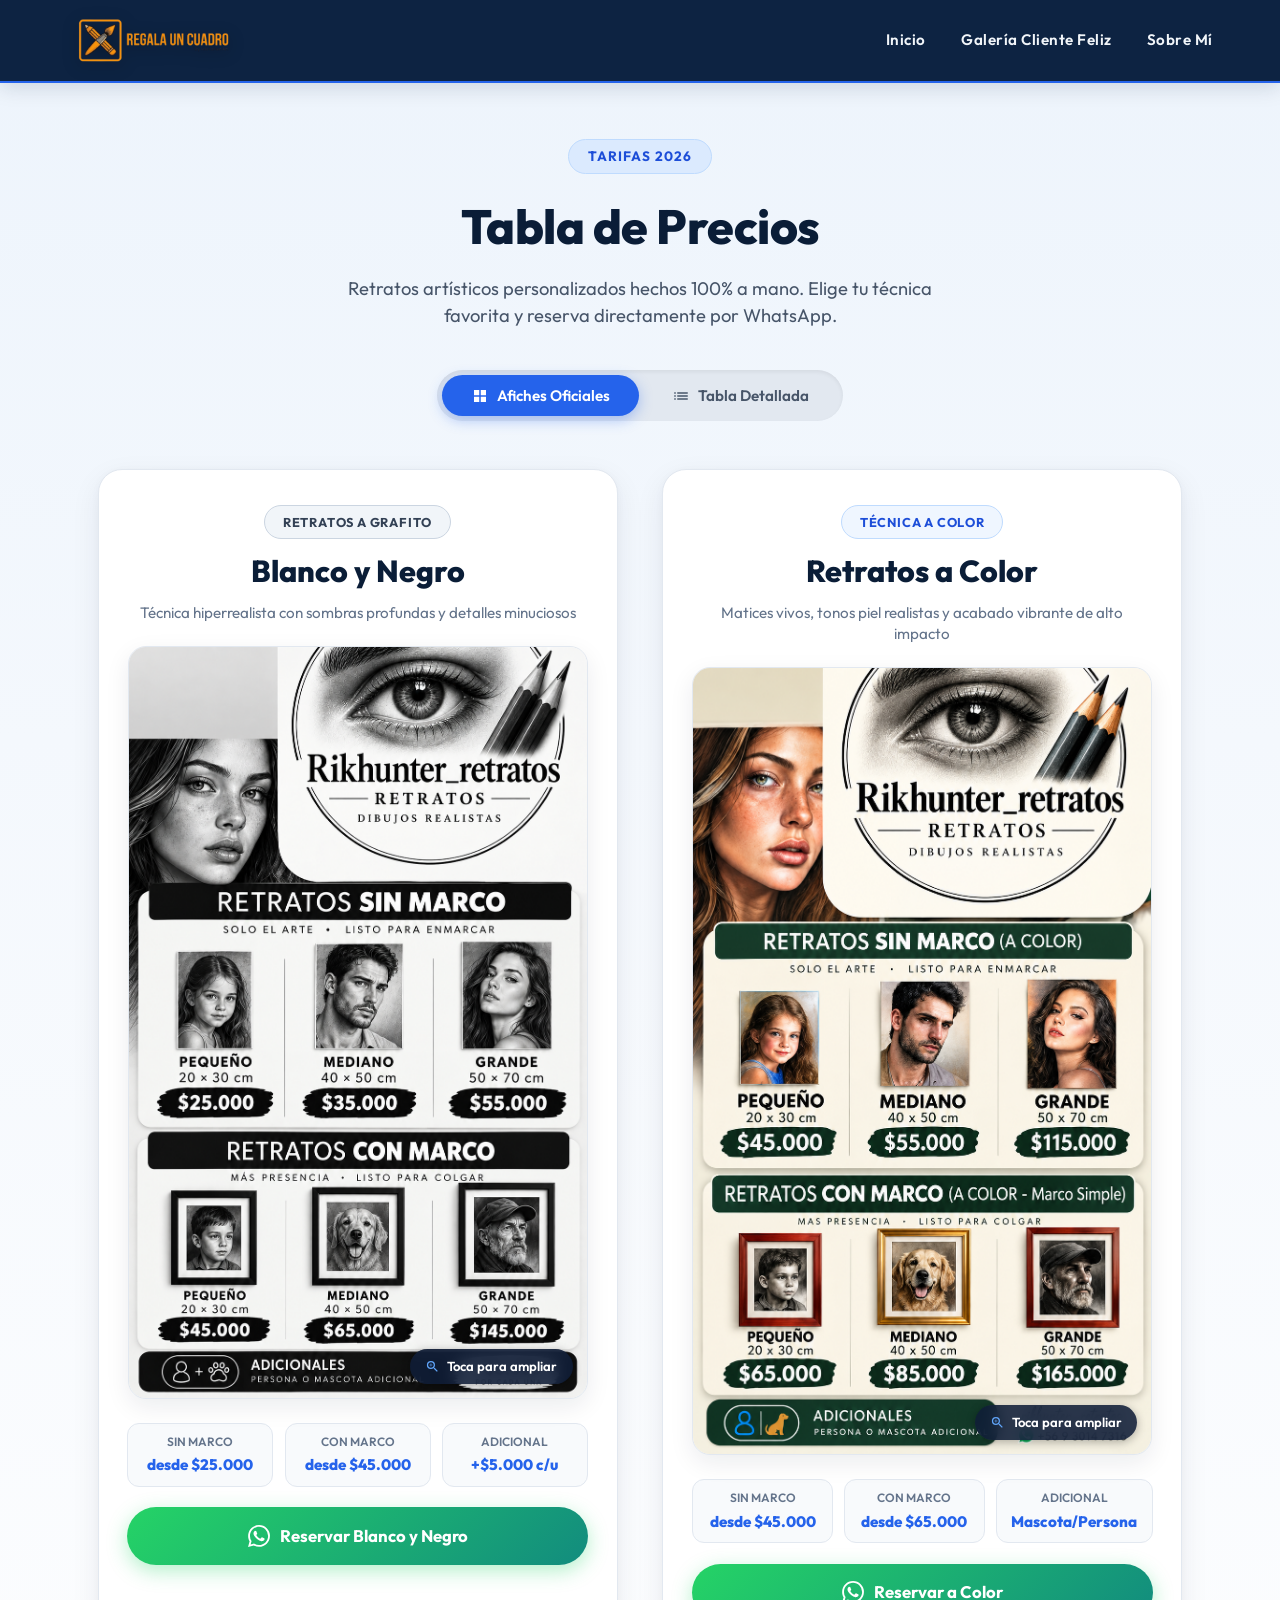
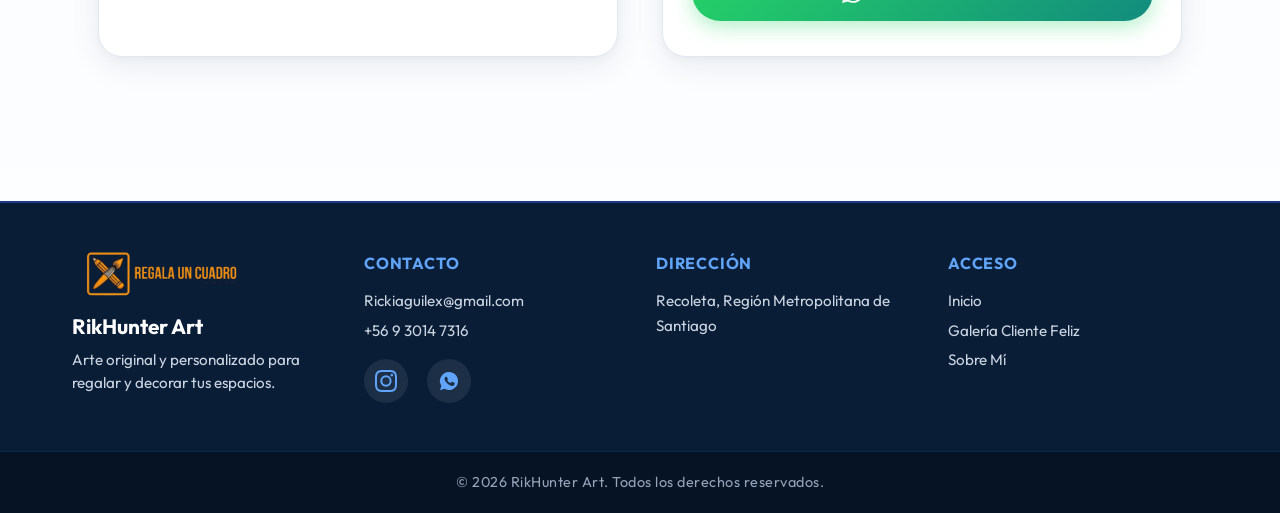
==== commit 69d75f67: "Corregir cache de estilos, eliminar fondo antiguo y blindar diseno moderno azul y blanco" ====
--- a/public/index.html
+++ b/public/index.html
@@ -7,7 +7,24 @@
     <link rel="preconnect" href="https://fonts.googleapis.com">
     <link rel="preconnect" href="https://fonts.gstatic.com" crossorigin>
     <link href="https://fonts.googleapis.com/css2?family=Outfit:wght@400;500;600;700;800;900&family=Lato:wght@300;400;700&display=swap" rel="stylesheet">
-    <link rel="stylesheet" href="styles.css">
+    <link rel="stylesheet" href="styles.css?v=20261009_v3">
+    <style>
+        body {
+            margin: 0;
+            padding: 0;
+            background-color: #f8fafc !important;
+            background-image: linear-gradient(180deg, #edf4fc 0%, #f4f8fd 35%, #ffffff 100%) !important;
+            font-family: 'Outfit', 'Lato', sans-serif !important;
+            color: #0f172a;
+        }
+        header {
+            background-color: #0d2342 !important;
+        }
+        img {
+            max-width: 100%;
+            height: auto;
+        }
+    </style>
 </head>
 <body>
     <header>
--- a/public/styles.css
+++ b/public/styles.css
@@ -1,76 +1,4 @@
-/* Iconos sociales grandes y separados como en cliente.css */
-.footer-social-inline {
-    display: flex;
-    gap: 2.2rem;
-    margin-top: 0.5rem;
-}
-.footer-social-inline .footer-icon {
-    width: 60px;
-    height: 60px;
-    font-size: 2.2rem;
-    margin: 0;
-    box-shadow: none;
-    background: rgba(244,235,216,0.07);
-    color: var(--naranja-logo);
-    border-radius: 50%;
-    align-items: center;
-    justify-content: center;
-    display: flex;
-    transition: background 0.3s, color 0.3s, transform 0.2s;
-    text-decoration: none;
-}
-.footer-social-inline .footer-icon.ig,
-.footer-social-inline .footer-icon.wa {
-    width: 60px !important;
-    height: 60px !important;
-    font-size: 2.2rem !important;
-}
-.footer-social-inline .footer-icon.ig:hover {
-    background: radial-gradient(circle at 30% 110%, #fdf497 0%, #fdf497 5%, #fd5949 45%, #d6249f 60%, #285AEB 90%);
-    color: #fff;
-    transform: scale(1.08);
-}
-.footer-social-inline .footer-icon.wa:hover {
-    background: #25d366;
-    color: #fff;
-    transform: scale(1.08);
-}
-.footer-social-inline {
-    display: flex;
-    gap: 2.2rem;
-    margin-top: 0.5rem;
-}
-.footer-social-inline .footer-icon {
-    width: 32px;
-    height: 32px;
-    font-size: 1.2rem;
-    margin: 0;
-    box-shadow: none;
-    background: rgba(244,235,216,0.07);
-    color: var(--naranja-logo);
-    border-radius: 50%;
-    align-items: center;
-    justify-content: center;
-    display: flex;
-    transition: background 0.3s, color 0.3s, transform 0.2s;
-    text-decoration: none;
-}
-.footer-social-inline .footer-icon.fb:hover {
-    background: #1877f2;
-    color: #fff;
-    transform: scale(1.08);
-}
-.footer-social-inline .footer-icon.ig:hover {
-    background: radial-gradient(circle at 30% 110%, #fdf497 0%, #fdf497 5%, #fd5949 45%, #d6249f 60%, #285AEB 90%);
-    color: #fff;
-    transform: scale(1.08);
-}
-.footer-social-inline .footer-icon.wa:hover {
-    background: #25d366;
-    color: #fff;
-    transform: scale(1.08);
-}
-/* styles.css - Estilos principales para RikHunter Art */
+/* styles.css - Estilos RikHunter Art (Tema Moderno Azul y Blanco) */
 :root {
     --azul-oscuro: #0a1d37;
     --azul-header: #0d2342;
@@ -86,29 +14,47 @@
     --naranja-logo: #e88624;
 }
 
+*, *::before, *::after {
+    box-sizing: border-box;
+}
+
 body {
-    font-family: 'Lato', sans-serif;
+    font-family: 'Outfit', 'Lato', -apple-system, BlinkMacSystemFont, 'Segoe UI', Roboto, sans-serif;
     background-color: #f8fafc;
-    background-image: linear-gradient(180deg, #edf4fc 0%, #f4f8fd 40%, #ffffff 100%);
+    background-image: linear-gradient(180deg, #edf4fc 0%, #f4f8fd 35%, #ffffff 100%);
     color: var(--texto-oscuro);
     margin: 0;
     padding: 0;
     line-height: 1.6;
-}
-
-h1, h2, h3 {
+    min-height: 100vh;
+}
+
+img {
+    max-width: 100%;
+    height: auto;
+    display: block;
+}
+
+h1, h2, h3, h4 {
     font-family: 'Outfit', sans-serif;
     font-weight: 700;
-}
-
+    color: var(--azul-oscuro);
+}
+
+/* ==========================================================================
+   HEADER Y NAVEGACIÓN
+   ========================================================================== */
 header {
     background-color: var(--azul-header);
-    padding: 1rem 5%;
+    padding: 1.1rem 5%;
     display: flex;
     justify-content: space-between;
     align-items: center;
     border-bottom: 2px solid var(--azul-primario);
-    box-shadow: 0 4px 20px rgba(10, 29, 55, 0.12);
+    box-shadow: 0 4px 20px rgba(10, 29, 55, 0.15);
+    position: sticky;
+    top: 0;
+    z-index: 100;
 }
 
 .logo-container {
@@ -122,276 +68,43 @@
     filter: drop-shadow(0 4px 8px rgba(0,0,0,0.3));
 }
 
+nav {
+    display: flex;
+    align-items: center;
+    gap: 1.8rem;
+}
+
 nav a {
     color: #f1f5f9;
     text-decoration: none;
-    margin-left: 2rem;
     font-size: 0.95rem;
     font-weight: 600;
     font-family: 'Outfit', sans-serif;
     letter-spacing: 0.5px;
     transition: color 0.2s, transform 0.2s;
+    padding: 0.4rem 0.2rem;
 }
 
 nav a:hover {
     color: #60a5fa;
-}
-
-.hero {
-    background-color: var(--cafe-fondo);
-    background-image: linear-gradient(to bottom, rgba(44, 30, 22, 0.8), rgba(44, 30, 22, 1));
-    color: var(--texto-claro);
-    text-align: center;
-    padding: 6rem 2rem;
-}
-
-.hero h1 {
-    font-size: 3.5rem;
-    margin: 0 0 1rem 0;
-    letter-spacing: 2px;
-    color: var(--texto-claro);
-}
-
-.hero p {
-    font-size: 1.2rem;
-    max-width: 600px;
-    margin: 0 auto 3rem auto;
-    color: #d8cdb8;
-}
-
-.btn-principal {
+    transform: translateY(-1px);
+}
+
+/* ==========================================================================
+   SECCIÓN PRECIOS MODERNA (AZUL Y BLANCO)
+   ========================================================================== */
+.seccion-precios-moderna {
     background-color: transparent;
-    color: var(--naranja-logo);
-    border: 2px solid var(--naranja-logo);
-    padding: 1rem 2.5rem;
-    font-size: 1rem;
-    text-transform: uppercase;
-    text-decoration: none;
-    letter-spacing: 1px;
-    transition: all 0.3s;
-    cursor: pointer;
-}
-
-.btn-principal:hover {
-    background-color: var(--naranja-logo);
-    color: var(--cafe-header);
-}
-
-.galeria-contenedor {
-    padding: 5rem 5%;
-    max-width: 1200px;
-    margin: 0 auto;
-}
-
-.grid-obras {
-    display: grid;
-    grid-template-columns: repeat(auto-fit, minmax(260px, 1fr));
-    gap: 3rem;
-}
-
-.obra-card {
-    background-color: #fff;
-    padding: 1.5rem;
-    box-shadow: 0 10px 20px rgba(0,0,0,0.05);
-    text-align: center;
-    transition: transform 0.3s;
-}
-
-.obra-card:hover {
-    transform: translateY(-10px);
-}
-
-.obra-img-placeholder {
-    width: 100%;
-    height: 280px;
-    background-color: #e2d9c8;
-    border: 8px solid #2c1e16;
-    margin-bottom: 1.5rem;
-    display: flex;
-    align-items: center;
-    justify-content: center;
-    color: #8b7d6b;
-}
-
-.obra-titulo {
-    font-size: 1.4rem;
-    color: var(--texto-oscuro);
-    margin-bottom: 0.5rem;
-}
-
-.obra-precio {
-    font-size: 1.1rem;
-    color: #666;
-    margin-bottom: 1.5rem;
-}
-
-.btn-comprar {
-    background-color: var(--naranja-logo);
-    color: #fff;
-    border: none;
-    padding: 0.8rem 1.5rem;
-    width: 100%;
-    font-weight: bold;
-    text-transform: uppercase;
-    cursor: pointer;
-    transition: background-color 0.3s;
-}
-
-.btn-comprar:hover {
-    background-color: #c76f1a;
-}
-
-footer {
-    background-color: var(--cafe-header);
-    color: var(--texto-claro);
-    margin-top: 4rem;
-    border-top: 3px solid var(--naranja-logo);
-    box-shadow: 0 -4px 24px 0 rgba(44,30,22,0.12);
-    font-size: 1.1rem;
-    padding: 0;
-}
-
-.footer-main {
-    display: flex;
-    flex-wrap: wrap;
-    justify-content: space-between;
-    max-width: 1200px;
-    margin: 0 auto;
-    padding: 2.5rem 2rem 1.5rem 2rem;
-    gap: 2rem;
-}
-
-.footer-col {
-    flex: 1 1 200px;
-    min-width: 180px;
-    margin-bottom: 1.5rem;
-}
-.footer-col.brand {
-    max-width: 260px;
-}
-.footer-logo {
-    width: 200px;
-    height: auto;
-    box-shadow: 0 4px 8px rgba(0,0,0,0.5);
-}
-.footer-title {
-    font-family: 'Playfair Display', serif;
-    font-size: 1.3rem;
-    font-weight: bold;
-    letter-spacing: 1.5px;
-    display: block;
-    margin-bottom: 0.3rem;
-}
-.footer-desc {
-    font-size: 1rem;
-    color: #e2d9c8;
-    margin-bottom: 0.5rem;
-}
-.footer-col-title {
-    font-weight: bold;
-    font-size: 1.05rem;
-    letter-spacing: 1px;
-    margin-bottom: 0.5rem;
-    display: block;
-    color: var(--texto-claro);
-}
-.footer-col a {
-    color: var(--texto-claro);
-    text-decoration: none;
-    transition: color 0.2s;
-}
-.footer-col a:hover {
-    color: var(--naranja-logo);
-}
-.footer-col p {
-    margin: 0.2rem 0 0.2rem 0;
-    font-size: 1rem;
-}
-.footer-icon.wa {
-    display: inline-flex;
-    align-items: center;
-    justify-content: center;
-    width: 28px;
-    height: 28px;
-    border-radius: 50%;
-    background: #25d36622;
-    color: #25d366;
-    font-size: 1.1rem;
-    margin-right: 0.3rem;
-    transition: background 0.3s, color 0.3s, transform 0.2s;
-    text-decoration: none;
-}
-.footer-icon.wa:hover {
-    background: #25d366;
-    color: #fff;
-    transform: scale(1.08);
-}
-.footer-bottom {
-    background: #1a120a;
-    text-align: center;
-    padding: 1.1rem 1rem 1.1rem 1rem;
-    border-top: 1px solid #2c1e16;
-}
-.footer-bottom p {
-    margin: 0;
-    font-family: 'Lato', sans-serif;
-    font-size: 1rem;
-    color: #e2d9c8;
-    letter-spacing: 1.2px;
-    opacity: 0.95;
-}
-footer .footer-social {
-    display: flex;
-    justify-content: center;
-    gap: 2.5rem;
-    margin-bottom: 0.5rem;
-    margin-top: 0.5rem;
-}
-
-footer .footer-icon {
-    display: flex;
-    align-items: center;
-    justify-content: center;
-    width: 48px;
-    height: 48px;
-    border-radius: 50%;
-    background: rgba(244,235,216,0.07);
-    color: var(--naranja-logo);
-    font-size: 2rem;
-    transition: background 0.3s, color 0.3s, transform 0.2s;
-    box-shadow: 0 2px 8px 0 rgba(44,30,22,0.10);
-    text-decoration: none;
-}
-
-footer .footer-icon.fb:hover {
-    background: #1877f2;
-    color: #fff;
-    transform: scale(1.08);
-}
-footer .footer-icon.ig:hover {
-    background: radial-gradient(circle at 30% 110%, #fdf497 0%, #fdf497 5%, #fd5949 45%, #d6249f 60%, #285AEB 90%);
-    color: #fff;
-    transform: scale(1.08);
-}
-footer .footer-icon.wa:hover {
-    background: #25d366;
-    color: #fff;
-    transform: scale(1.08);
-}
-/* --- SECCIÓN PRECIOS MODERNA (TEMA AZUL Y BLANCO) --- */
-.seccion-precios-moderna {
-    background-color: #f0f6ff;
-    background-image: radial-gradient(circle at 10% 20%, #e0f2fe 0%, #f0f6ff 50%, #ffffff 100%);
     color: var(--texto-oscuro);
     padding: 3.5rem 1.5rem 5rem;
-    font-family: 'Lato', sans-serif;
     position: relative;
-    overflow: hidden;
+    max-width: 1300px;
+    margin: 0 auto;
 }
 
 .precios-header-moderno {
     text-align: center;
-    margin-bottom: 2.2rem;
+    margin-bottom: 2.5rem;
 }
 
 .precios-tag-pill {
@@ -402,10 +115,11 @@
     font-weight: 700;
     letter-spacing: 1px;
     text-transform: uppercase;
-    padding: 0.35rem 1.1rem;
+    padding: 0.35rem 1.2rem;
     border-radius: 50px;
-    margin-bottom: 0.8rem;
-    font-family: 'Outfit', sans-serif;
+    margin-bottom: 0.9rem;
+    font-family: 'Outfit', sans-serif;
+    border: 1px solid #bfdbfe;
 }
 
 .precios-titulo-principal {
@@ -423,13 +137,14 @@
     max-width: 650px;
     margin: 0 auto;
     font-weight: 400;
+    line-height: 1.5;
 }
 
 /* Switcher Moderno */
 .precios-switch-wrap {
     display: flex;
     justify-content: center;
-    margin-bottom: 2.8rem;
+    margin-bottom: 3rem;
 }
 
 .precios-switch-pills {
@@ -438,12 +153,13 @@
     padding: 5px;
     border-radius: 40px;
     gap: 4px;
+    box-shadow: inset 0 2px 4px rgba(0,0,0,0.06);
 }
 
 .btn-switch-moderno {
     background: transparent;
     border: none;
-    padding: 0.65rem 1.6rem;
+    padding: 0.7rem 1.8rem;
     border-radius: 30px;
     font-family: 'Outfit', sans-serif;
     font-size: 0.95rem;
@@ -472,13 +188,15 @@
     fill: currentColor;
 }
 
-/* Tarjetas de Afiches Visuales */
+/* ==========================================================================
+   VISTA 1: AFICHES VISUALES
+   ========================================================================== */
 .precios-grid-moderno {
     display: flex;
     flex-wrap: wrap;
     justify-content: center;
-    gap: 2.5rem;
-    max-width: 1200px;
+    gap: 2.8rem;
+    max-width: 1180px;
     margin: 0 auto;
 }
 
@@ -488,29 +206,29 @@
     background: #ffffff;
     border: 1px solid #e2e8f0;
     border-radius: 24px;
-    padding: 2rem 1.6rem;
+    padding: 2.2rem 1.8rem;
     display: flex;
     flex-direction: column;
     align-items: center;
-    box-shadow: 0 10px 30px rgba(15, 29, 55, 0.06), 0 2px 8px rgba(0,0,0,0.03);
+    box-shadow: 0 10px 30px rgba(15, 29, 55, 0.07), 0 2px 8px rgba(0,0,0,0.03);
     transition: transform 0.35s ease, box-shadow 0.35s ease, border-color 0.35s ease;
 }
 
 .card-afiche-moderno:hover {
     transform: translateY(-6px);
-    box-shadow: 0 20px 45px rgba(37, 99, 235, 0.12), 0 4px 12px rgba(0,0,0,0.05);
+    box-shadow: 0 20px 45px rgba(37, 99, 235, 0.14), 0 4px 12px rgba(0,0,0,0.05);
     border-color: #93c5fd;
 }
 
 .card-afiche-header {
     text-align: center;
     width: 100%;
-    margin-bottom: 1.3rem;
+    margin-bottom: 1.4rem;
 }
 
 .badge-afiche {
     display: inline-block;
-    padding: 0.35rem 1rem;
+    padding: 0.35rem 1.1rem;
     border-radius: 20px;
     font-size: 0.8rem;
     font-weight: 700;
@@ -534,15 +252,15 @@
 
 .card-afiche-titulo {
     font-family: 'Outfit', sans-serif;
-    font-size: 1.8rem;
+    font-size: 1.9rem;
     font-weight: 800;
     color: #0a1d37;
-    margin: 0 0 0.3rem 0;
+    margin: 0 0 0.4rem 0;
 }
 
 .card-afiche-desc {
     color: #64748b;
-    font-size: 0.92rem;
+    font-size: 0.95rem;
     margin: 0;
     line-height: 1.4;
 }
@@ -551,7 +269,7 @@
     position: relative;
     width: 100%;
     max-width: 460px;
-    border-radius: 16px;
+    border-radius: 18px;
     overflow: hidden;
     cursor: pointer;
     box-shadow: 0 8px 25px rgba(15, 29, 55, 0.08);
@@ -572,21 +290,21 @@
 
 .zoom-badge-moderno {
     position: absolute;
-    bottom: 12px;
-    right: 12px;
-    background: rgba(15, 29, 55, 0.85);
+    bottom: 14px;
+    right: 14px;
+    background: rgba(15, 29, 55, 0.88);
     color: #ffffff;
-    padding: 0.4rem 0.85rem;
+    padding: 0.45rem 0.95rem;
     border-radius: 20px;
-    font-size: 0.8rem;
+    font-size: 0.82rem;
     font-weight: 600;
     font-family: 'Outfit', sans-serif;
     display: flex;
     align-items: center;
-    gap: 6px;
-    backdrop-filter: blur(6px);
+    gap: 7px;
+    backdrop-filter: blur(8px);
     pointer-events: none;
-    box-shadow: 0 2px 8px rgba(0,0,0,0.25);
+    box-shadow: 0 2px 10px rgba(0,0,0,0.3);
 }
 
 .zoom-badge-moderno svg {
@@ -599,16 +317,16 @@
     display: flex;
     flex-wrap: wrap;
     justify-content: center;
-    gap: 0.6rem;
-    margin-top: 1.4rem;
-    margin-bottom: 1.2rem;
+    gap: 0.7rem;
+    margin-top: 1.5rem;
+    margin-bottom: 1.3rem;
     width: 100%;
 }
 
 .pill-dato {
     background: #f8fafc;
     border: 1px solid #e2e8f0;
-    padding: 0.45rem 0.9rem;
+    padding: 0.5rem 0.9rem;
     border-radius: 12px;
     display: flex;
     flex-direction: column;
@@ -640,7 +358,7 @@
     gap: 10px;
     width: 100%;
     background: linear-gradient(135deg, #25D366 0%, #128C7E 100%);
-    color: #ffffff;
+    color: #ffffff !important;
     font-family: 'Outfit', sans-serif;
     font-size: 1.05rem;
     font-weight: 700;
@@ -650,22 +368,25 @@
     box-shadow: 0 6px 20px rgba(37, 211, 102, 0.35);
     transition: transform 0.25s ease, box-shadow 0.25s ease;
     box-sizing: border-box;
+    cursor: pointer;
 }
 
 .btn-wa-moderno:hover {
     transform: translateY(-3px);
     box-shadow: 0 10px 25px rgba(37, 211, 102, 0.5);
-    color: #ffffff;
+    color: #ffffff !important;
 }
 
 .btn-wa-icon {
     width: 22px;
     height: 22px;
-    fill: currentColor;
+    fill: #ffffff;
     flex-shrink: 0;
 }
 
-/* TABLA MODERNA DETALLADA */
+/* ==========================================================================
+   VISTA 2: TABLA DETALLADA
+   ========================================================================== */
 .tabla-moderna-wrapper {
     max-width: 1200px;
     margin: 0 auto;
@@ -675,7 +396,7 @@
 .tabla-dos-columnas-moderna {
     display: flex;
     flex-wrap: wrap;
-    gap: 2.5rem;
+    gap: 2.8rem;
     justify-content: center;
     align-items: flex-start;
 }
@@ -786,7 +507,62 @@
     white-space: nowrap;
 }
 
-/* Lightbox Modal */
+.nota-tecnica-moderna {
+    background: #f1f5f9;
+    padding: 0.8rem 1.2rem;
+    border-radius: 12px;
+    font-size: 0.85rem;
+    color: #475569;
+    text-align: center;
+    margin-top: 1.5rem;
+    margin-bottom: 1.5rem;
+    border: 1px solid #e2e8f0;
+}
+
+/* Tarjeta Adicional */
+.card-adicional-moderno {
+    max-width: 720px;
+    margin: 3.5rem auto 0;
+    background: #ffffff;
+    border: 1px solid #bfdbfe;
+    border-radius: 20px;
+    padding: 1.8rem 2rem;
+    display: flex;
+    align-items: center;
+    justify-content: space-between;
+    gap: 1.5rem;
+    box-shadow: 0 8px 25px rgba(37, 99, 235, 0.08);
+}
+
+.adicional-badge {
+    background: #dbeafe;
+    color: #1d4ed8;
+    padding: 0.4rem 1rem;
+    border-radius: 20px;
+    font-weight: 700;
+    font-size: 0.85rem;
+    font-family: 'Outfit', sans-serif;
+    display: inline-block;
+    margin-bottom: 0.4rem;
+}
+
+.adicional-desc {
+    margin: 0;
+    color: #475569;
+    font-size: 0.95rem;
+}
+
+.adicional-precio-tag {
+    font-family: 'Outfit', sans-serif;
+    font-size: 1.6rem;
+    font-weight: 800;
+    color: #2563eb;
+    white-space: nowrap;
+}
+
+/* ==========================================================================
+   LIGHTBOX MODAL
+   ========================================================================== */
 .precio-lightbox {
     position: fixed;
     top: 0;
@@ -861,47 +637,150 @@
     font-weight: 600;
 }
 
-/* Footer Modernizado */
-footer.footer--pro {
+/* ==========================================================================
+   FOOTER MODERNO
+   ========================================================================== */
+footer, footer.footer--pro {
     background: #0a1d37;
     color: #e2e8f0;
-    border-top: 1px solid #1e3a8a;
+    border-top: 2px solid #1e3a8a;
+    font-size: 1rem;
+    padding: 0;
+    margin-top: 4rem;
+}
+
+.footer-main {
+    display: flex;
+    flex-wrap: wrap;
+    justify-content: space-between;
+    max-width: 1200px;
+    margin: 0 auto;
+    padding: 3rem 2rem 2rem 2rem;
+    gap: 2rem;
+}
+
+.footer-col {
+    flex: 1 1 200px;
+    min-width: 180px;
+    margin-bottom: 1rem;
+}
+
+.footer-col.brand {
+    max-width: 280px;
+}
+
+.footer-logo {
+    width: 180px;
+    height: auto;
+    margin-bottom: 0.8rem;
 }
 
 .footer-title {
+    font-family: 'Outfit', sans-serif;
+    font-size: 1.3rem;
+    font-weight: 700;
     color: #ffffff;
+    display: block;
+    margin-bottom: 0.4rem;
+}
+
+.footer-desc {
+    font-size: 0.95rem;
+    color: #94a3b8;
+    margin-bottom: 0.5rem;
+    line-height: 1.5;
+}
+
+.footer-col-title {
     font-family: 'Outfit', sans-serif;
     font-weight: 700;
-}
-
-.footer-desc {
-    color: #94a3b8;
-}
-
-.footer-col-title {
+    font-size: 1rem;
+    letter-spacing: 0.8px;
+    margin-bottom: 0.8rem;
+    display: block;
     color: #60a5fa;
-    font-family: 'Outfit', sans-serif;
+}
+
+.footer-col p {
+    margin: 0.3rem 0;
+    font-size: 0.95rem;
+    color: #cbd5e1;
 }
 
 .footer-col a {
     color: #cbd5e1;
+    text-decoration: none;
+    transition: color 0.2s;
 }
 
 .footer-col a:hover {
     color: #60a5fa;
+}
+
+.footer-social-inline {
+    display: flex;
+    gap: 1.2rem;
+    margin-top: 1rem;
+}
+
+.footer-social-inline .footer-icon {
+    width: 44px;
+    height: 44px;
+    font-size: 1.4rem;
+    margin: 0;
+    background: rgba(255, 255, 255, 0.08);
+    color: #60a5fa;
+    border-radius: 50%;
+    align-items: center;
+    justify-content: center;
+    display: flex;
+    transition: background 0.3s, color 0.3s, transform 0.2s;
+    text-decoration: none;
+}
+
+.footer-social-inline .footer-icon svg {
+    width: 22px;
+    height: 22px;
+}
+
+.footer-social-inline .footer-icon.ig:hover {
+    background: radial-gradient(circle at 30% 110%, #fdf497 0%, #fdf497 5%, #fd5949 45%, #d6249f 60%, #285AEB 90%);
+    color: #fff;
+    transform: scale(1.1);
+}
+
+.footer-social-inline .footer-icon.wa:hover {
+    background: #25d366;
+    color: #fff;
+    transform: scale(1.1);
 }
 
 .footer-bottom {
     background: #061325;
     border-top: 1px solid #0f274a;
+    text-align: center;
+    padding: 1.2rem 1rem;
 }
 
 .footer-bottom p {
+    margin: 0;
+    font-size: 0.9rem;
     color: #94a3b8;
-}
-
-/* Responsividad para móviles */
+    letter-spacing: 0.5px;
+}
+
+/* ==========================================================================
+   RESPONSIVIDAD MÓVIL
+   ========================================================================== */
 @media (max-width: 768px) {
+    header {
+        flex-direction: column;
+        gap: 1rem;
+        padding: 1rem;
+    }
+    nav {
+        gap: 1.2rem;
+    }
     .precios-titulo-principal {
         font-size: 2.2rem;
     }
@@ -909,7 +788,11 @@
         padding: 2.5rem 1rem 3.5rem;
     }
     .card-afiche-moderno, .columna-precios-moderna {
-        padding: 1.4rem 1.1rem;
+        padding: 1.5rem 1.2rem;
+    }
+    .card-adicional-moderno {
+        flex-direction: column;
+        text-align: center;
     }
     .item-medida {
         font-size: 0.9rem;
@@ -918,5 +801,3 @@
         font-size: 1rem;
     }
 }
-
-
